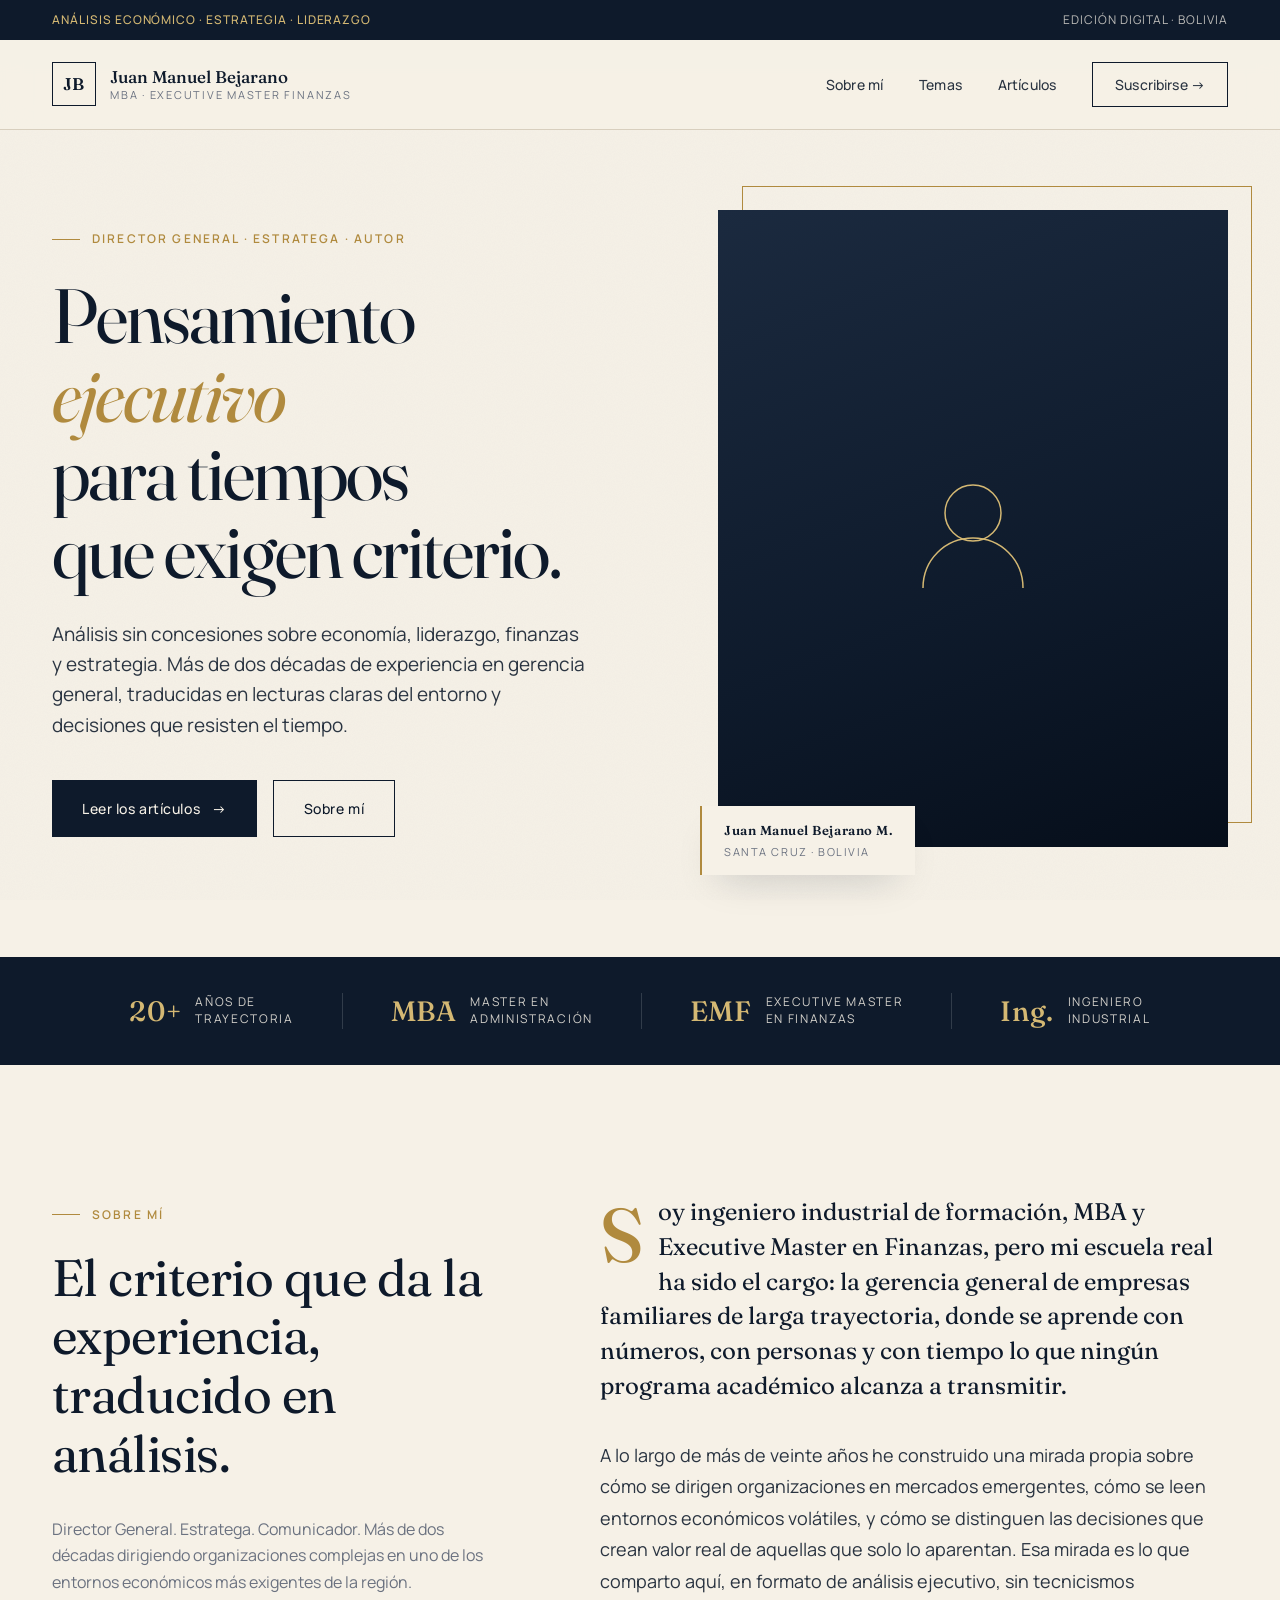
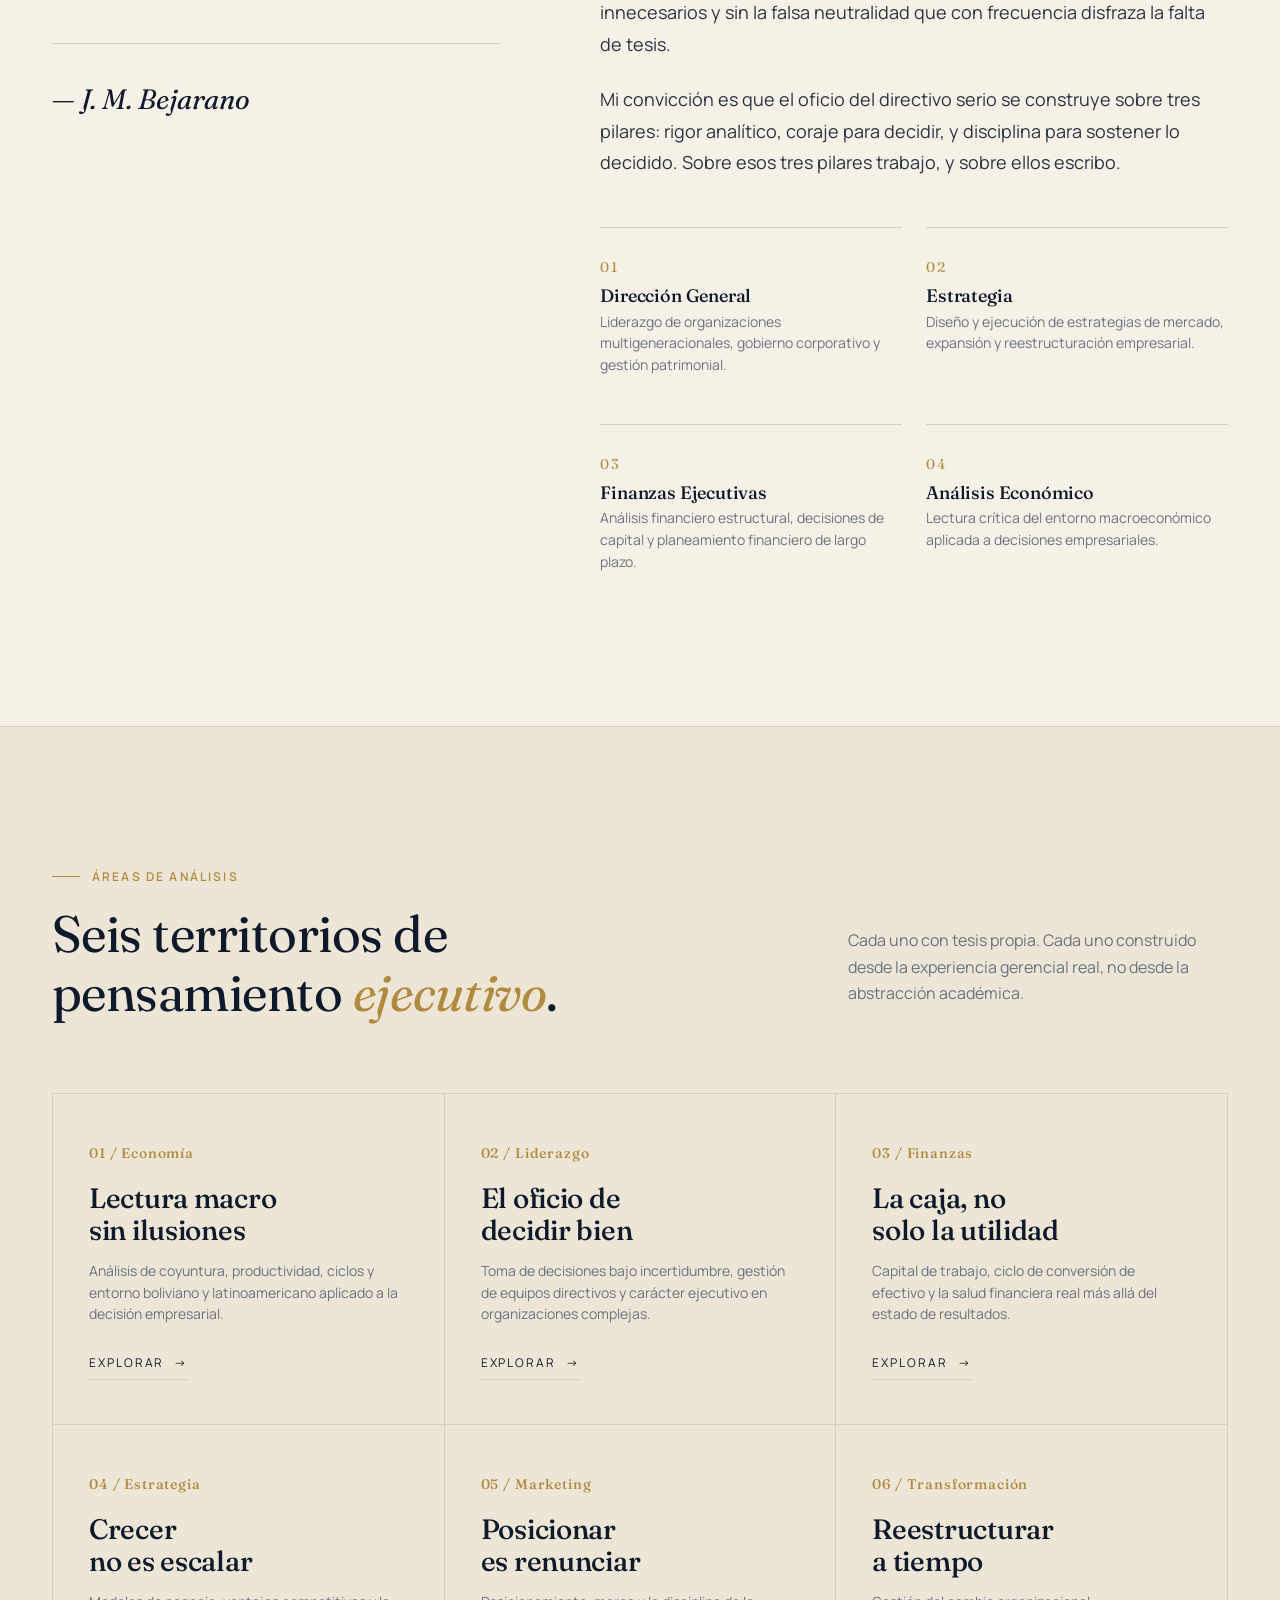
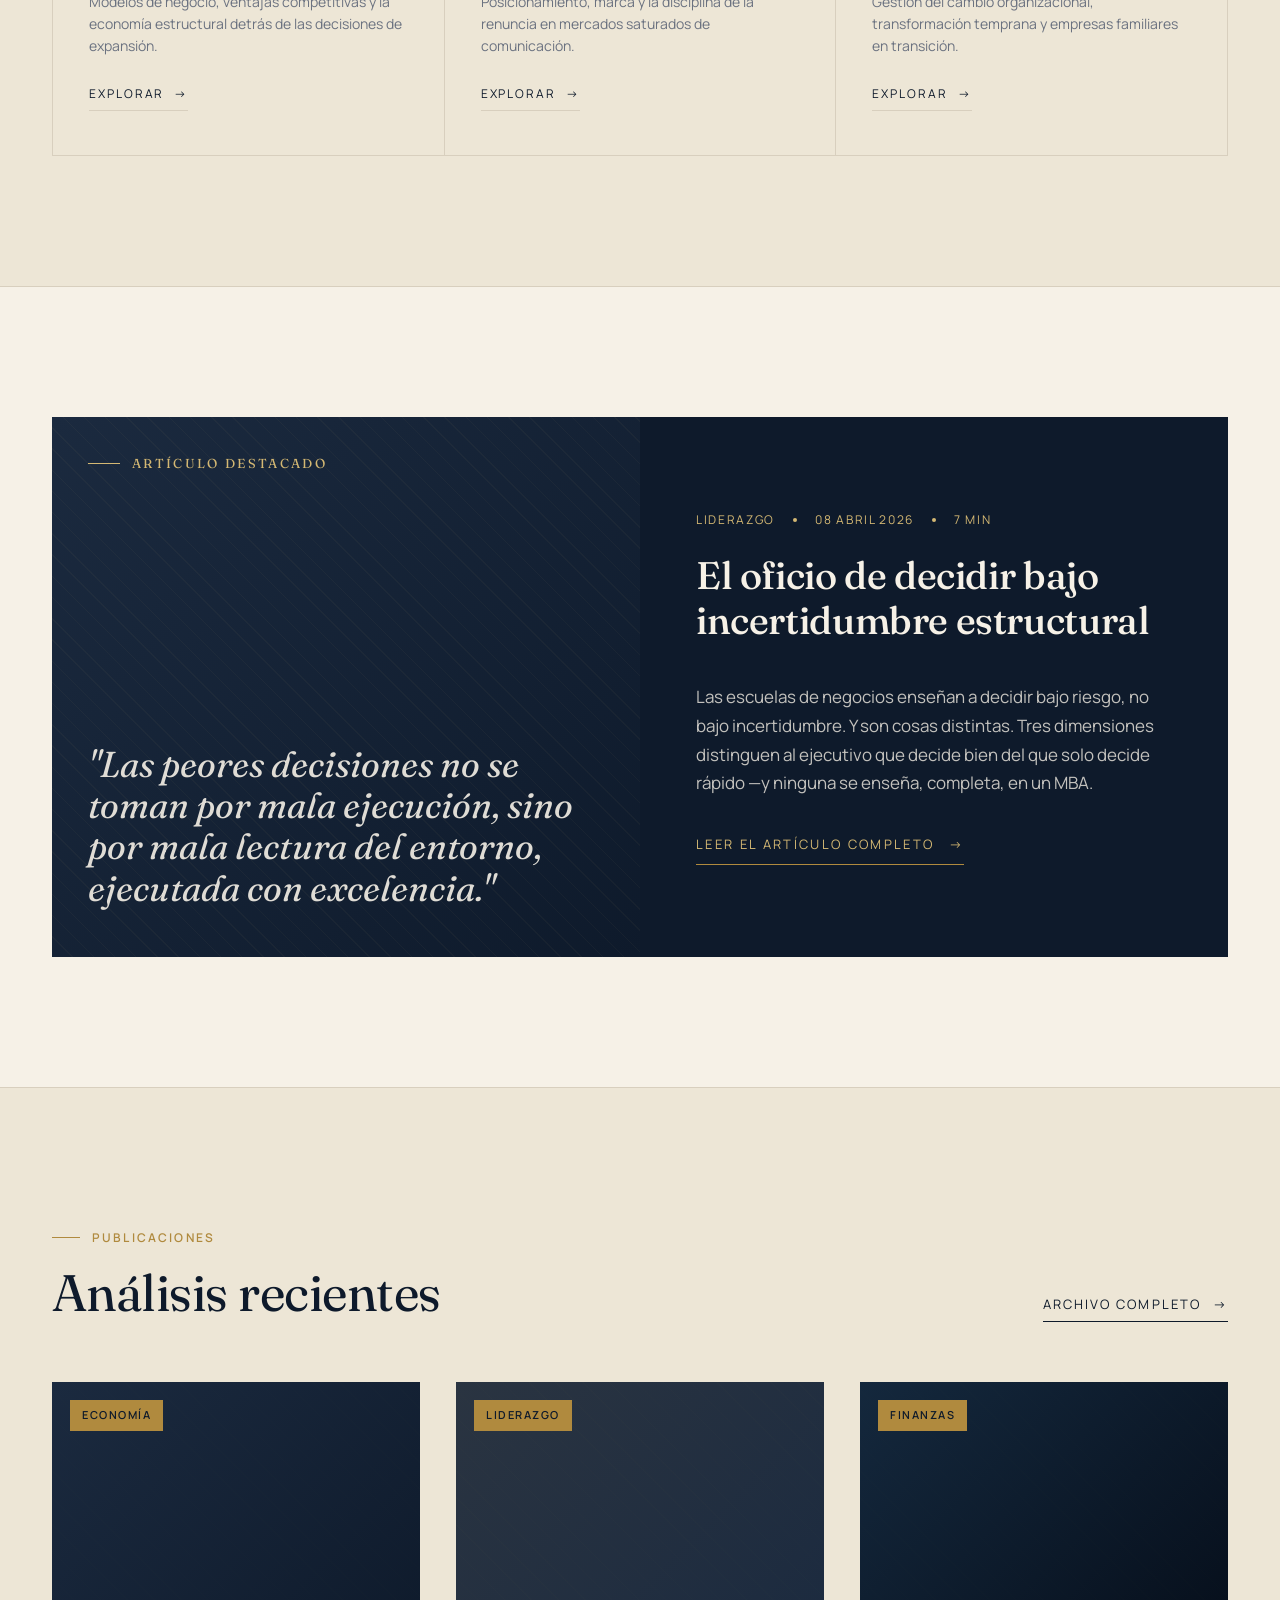
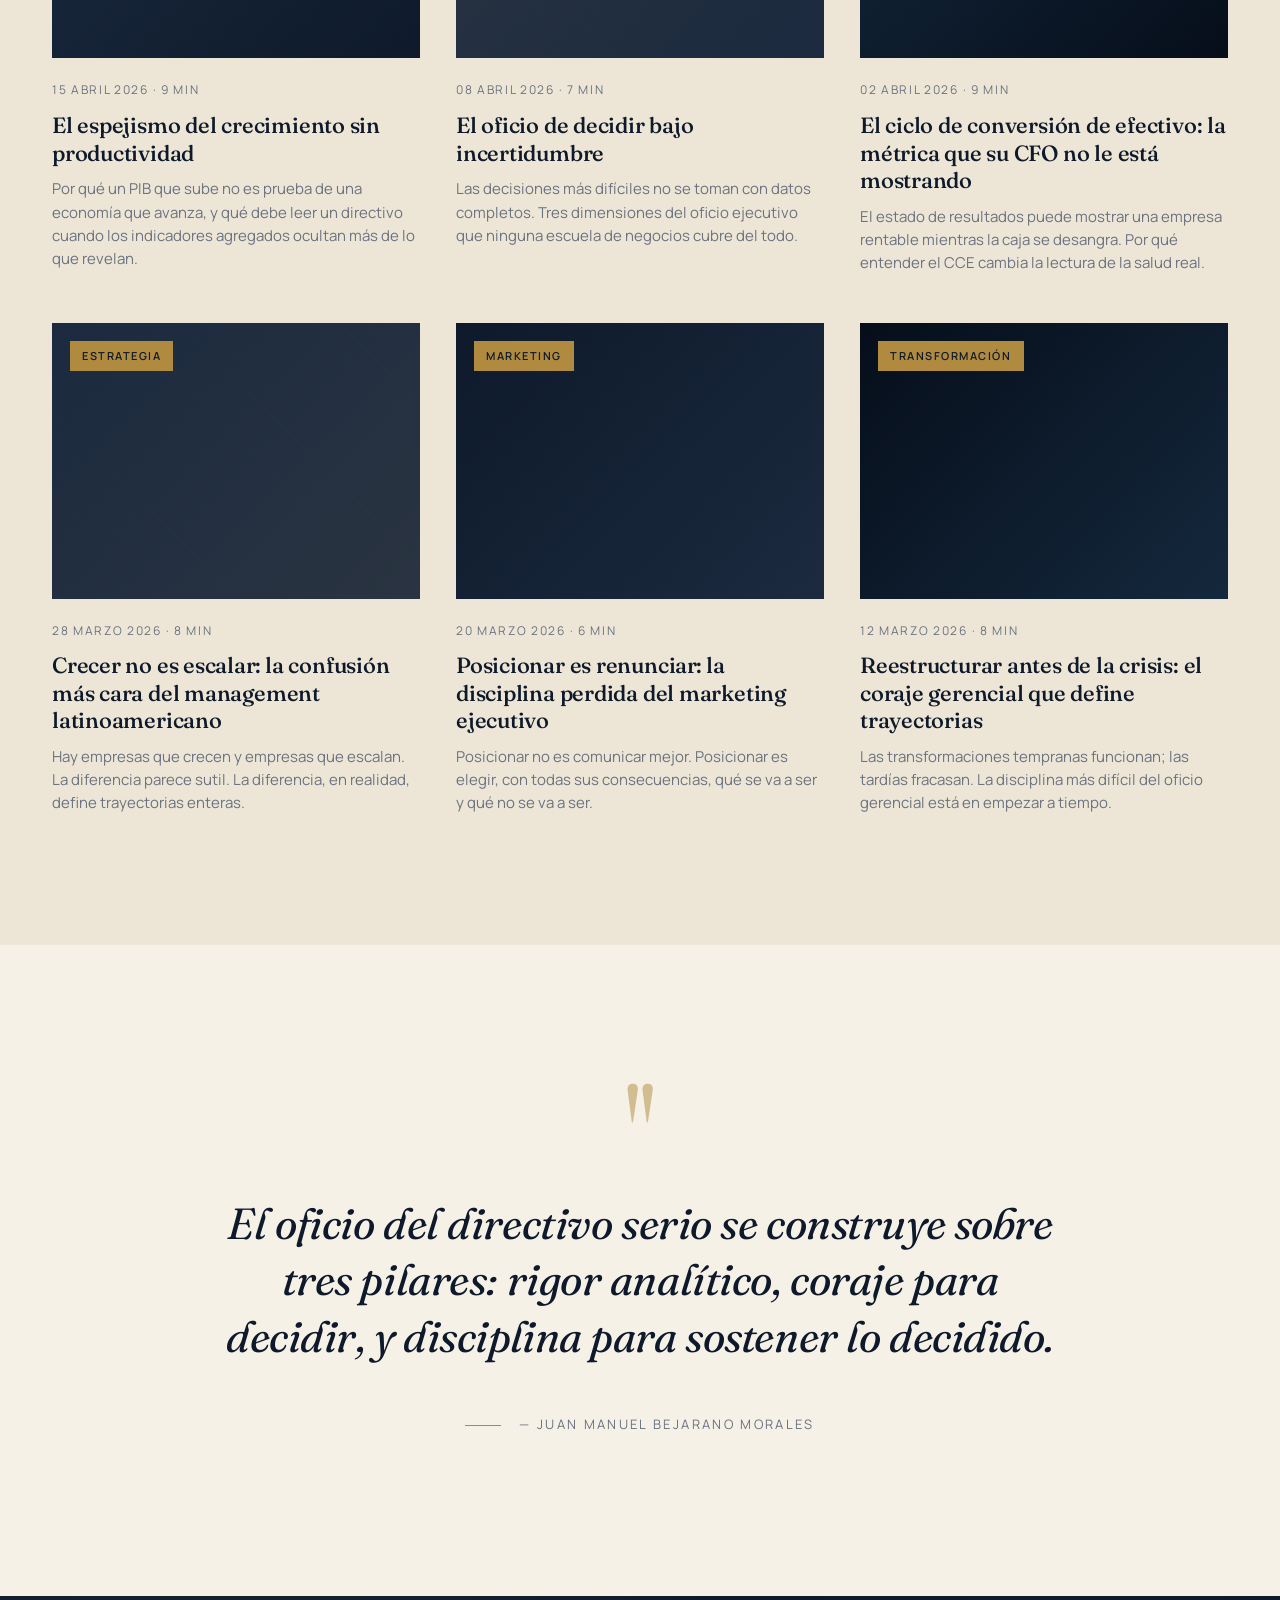
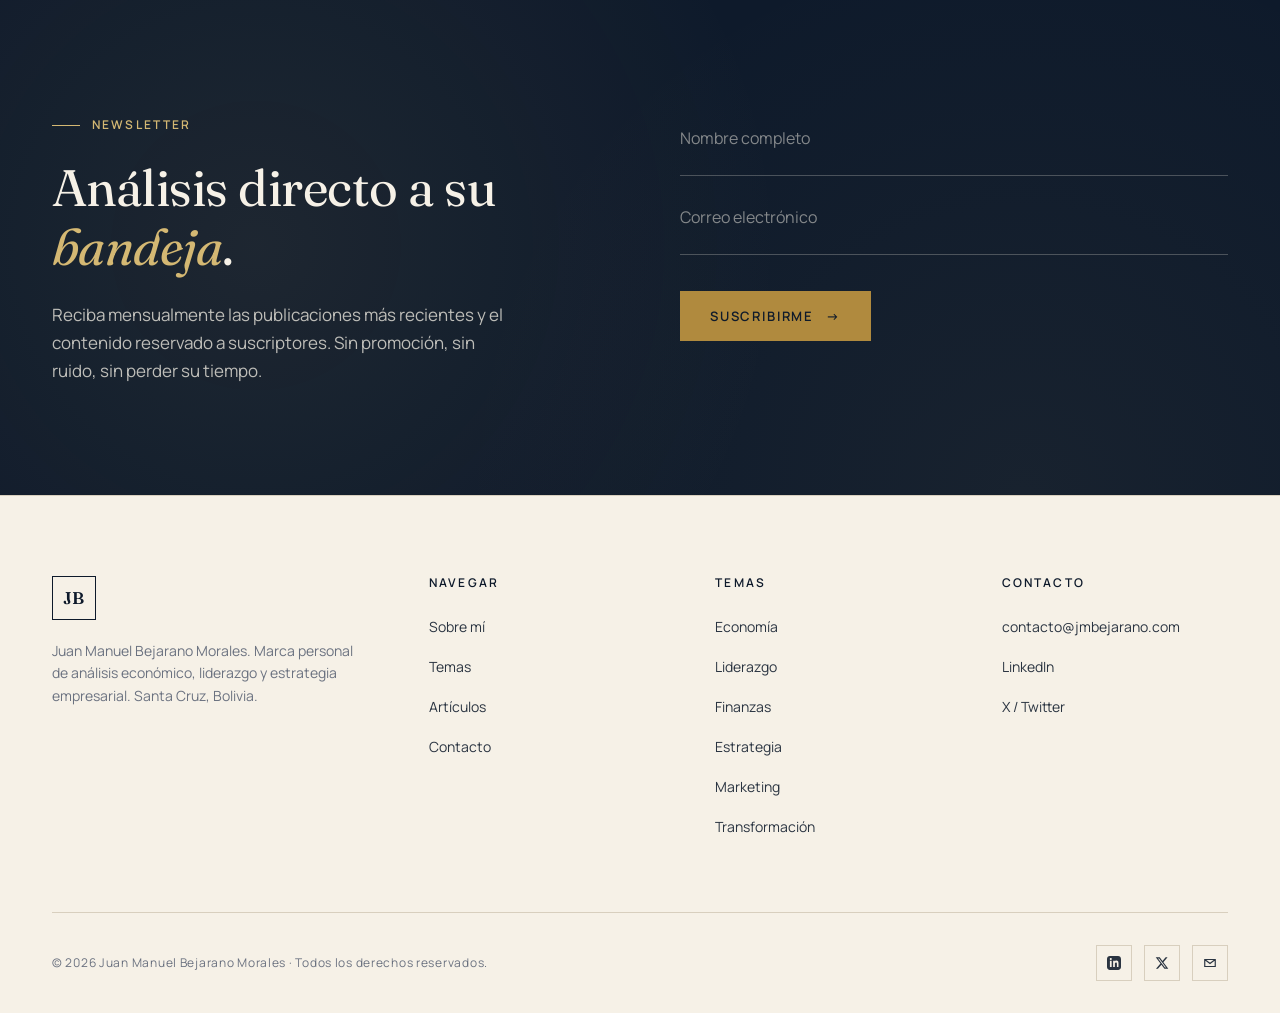
==== index.html @ 96d4ecec "Add files via upload  Versión inicial del sitio" ====
<!DOCTYPE html>
<html lang="es">
<head>
  <meta charset="UTF-8" />
  <meta name="viewport" content="width=device-width, initial-scale=1.0" />
  <title>Juan Manuel Bejarano Morales — Director General · MBA · Análisis Económico y Estratégico</title>
  <meta name="description" content="Análisis ejecutivo sobre economía, liderazgo, finanzas y estrategia empresarial. Juan Manuel Bejarano Morales — Ingeniero industrial, MBA, Executive Master en Finanzas. Más de 20 años de experiencia en gerencia general y dirección estratégica." />
  <meta name="author" content="Juan Manuel Bejarano Morales" />

  <link rel="preconnect" href="https://fonts.googleapis.com" />
  <link rel="preconnect" href="https://fonts.gstatic.com" crossorigin />
  <link href="https://fonts.googleapis.com/css2?family=Fraunces:opsz,wght@9..144,400;9..144,500;9..144,600;9..144,700&family=Manrope:wght@300;400;500;600;700&display=swap" rel="stylesheet" />
  <link rel="stylesheet" href="assets/style.css" />
</head>
<body>

<!-- TOPBAR -->
<div class="topbar">
  <div class="container">
    <span class="tagline">Análisis Económico · Estrategia · Liderazgo</span>
    <span class="meta">Edición digital · Bolivia</span>
  </div>
</div>

<!-- HEADER -->
<header class="site">
  <div class="inner">
    <a href="#inicio" class="brand">
      <div class="brand-mark">JB</div>
      <div class="brand-text">
        <span class="brand-name">Juan Manuel Bejarano</span>
        <span class="brand-role">MBA · Executive Master Finanzas</span>
      </div>
    </a>
    <nav class="primary" id="navMenu">
      <a href="#sobre-mi">Sobre mí</a>
      <a href="#temas">Temas</a>
      <a href="#articulos">Artículos</a>
      <a href="#contacto" class="nav-cta">Suscribirse →</a>
    </nav>
    <button class="nav-toggle" id="navToggle" aria-label="Abrir menú">
      <span></span><span></span><span></span>
    </button>
  </div>
</header>

<!-- HERO -->
<section class="hero" id="inicio">
  <div class="container">
    <div class="hero-grid">
      <div class="hero-text reveal">
        <span class="eyebrow">Director General · Estratega · Autor</span>
        <h1>
          Pensamiento <em>ejecutivo</em><br />
          para tiempos<br />
          que exigen criterio.
        </h1>
        <p class="hero-lead">
          Análisis sin concesiones sobre economía, liderazgo, finanzas y estrategia. Más de dos décadas de experiencia en gerencia general, traducidas en lecturas claras del entorno y decisiones que resisten el tiempo.
        </p>
        <div class="hero-actions">
          <a href="#articulos" class="btn btn-primary">
            Leer los artículos <span class="arrow">→</span>
          </a>
          <a href="#sobre-mi" class="btn btn-ghost">
            Sobre mí
          </a>
        </div>
      </div>
      <div class="hero-portrait reveal">
        <div class="portrait-frame">
          <!-- COLOCAR AQUÍ LA FOTOGRAFÍA PROFESIONAL: archivo en /img/perfil.jpg -->
          <img src="img/perfil.jpg" alt="Juan Manuel Bejarano Morales" onerror="this.style.display='none'; this.nextElementSibling.style.display='grid';" />
          <div class="placeholder" style="display:none;">
            <svg width="160" height="160" viewBox="0 0 160 160" xmlns="http://www.w3.org/2000/svg" fill="none">
              <circle cx="80" cy="65" r="28" stroke="currentColor" stroke-width="1.5" />
              <path d="M30 140c0-28 22-50 50-50s50 22 50 50" stroke="currentColor" stroke-width="1.5" />
            </svg>
          </div>
        </div>
        <div class="portrait-caption">
          <div class="name">Juan Manuel Bejarano M.</div>
          <div class="where">Santa Cruz · Bolivia</div>
        </div>
      </div>
    </div>
  </div>
</section>

<!-- CREDENCIALES -->
<section class="credentials">
  <div class="container">
    <div class="row">
      <div class="credential">
        <span class="num">20+</span>
        <span class="label">Años de<br />trayectoria</span>
      </div>
      <span class="credential-divider"></span>
      <div class="credential">
        <span class="num">MBA</span>
        <span class="label">Master en<br />Administración</span>
      </div>
      <span class="credential-divider"></span>
      <div class="credential">
        <span class="num">EMF</span>
        <span class="label">Executive Master<br />en Finanzas</span>
      </div>
      <span class="credential-divider"></span>
      <div class="credential">
        <span class="num">Ing.</span>
        <span class="label">Ingeniero<br />Industrial</span>
      </div>
    </div>
  </div>
</section>

<!-- SOBRE MÍ -->
<section class="about" id="sobre-mi">
  <div class="container">
    <div class="about-grid">
      <div class="about-side reveal">
        <span class="eyebrow">Sobre mí</span>
        <h2>El criterio que da la experiencia, traducido en análisis.</h2>
        <p style="color: var(--muted); font-size: 16px;">
          Director General. Estratega. Comunicador. Más de dos décadas dirigiendo organizaciones complejas en uno de los entornos económicos más exigentes de la región.
        </p>
        <div class="signature">— J. M. Bejarano</div>
      </div>
      <div class="about-content reveal">
        <p class="lead">
          Soy ingeniero industrial de formación, MBA y Executive Master en Finanzas, pero mi escuela real ha sido el cargo: la gerencia general de empresas familiares de larga trayectoria, donde se aprende con números, con personas y con tiempo lo que ningún programa académico alcanza a transmitir.
        </p>
        <p>
          A lo largo de más de veinte años he construido una mirada propia sobre cómo se dirigen organizaciones en mercados emergentes, cómo se leen entornos económicos volátiles, y cómo se distinguen las decisiones que crean valor real de aquellas que solo lo aparentan. Esa mirada es lo que comparto aquí, en formato de análisis ejecutivo, sin tecnicismos innecesarios y sin la falsa neutralidad que con frecuencia disfraza la falta de tesis.
        </p>
        <p>
          Mi convicción es que el oficio del directivo serio se construye sobre tres pilares: rigor analítico, coraje para decidir, y disciplina para sostener lo decidido. Sobre esos tres pilares trabajo, y sobre ellos escribo.
        </p>

        <div class="expertise-grid">
          <div class="expertise-item">
            <span class="e-num">01</span>
            <h4>Dirección General</h4>
            <p>Liderazgo de organizaciones multigeneracionales, gobierno corporativo y gestión patrimonial.</p>
          </div>
          <div class="expertise-item">
            <span class="e-num">02</span>
            <h4>Estrategia</h4>
            <p>Diseño y ejecución de estrategias de mercado, expansión y reestructuración empresarial.</p>
          </div>
          <div class="expertise-item">
            <span class="e-num">03</span>
            <h4>Finanzas Ejecutivas</h4>
            <p>Análisis financiero estructural, decisiones de capital y planeamiento financiero de largo plazo.</p>
          </div>
          <div class="expertise-item">
            <span class="e-num">04</span>
            <h4>Análisis Económico</h4>
            <p>Lectura crítica del entorno macroeconómico aplicada a decisiones empresariales.</p>
          </div>
        </div>
      </div>
    </div>
  </div>
</section>

<!-- TEMAS -->
<section class="topics" id="temas">
  <div class="container">
    <div class="topics-header reveal">
      <div>
        <span class="eyebrow">Áreas de análisis</span>
        <h2>Seis territorios de pensamiento <em>ejecutivo</em>.</h2>
      </div>
      <p class="desc">
        Cada uno con tesis propia. Cada uno construido desde la experiencia gerencial real, no desde la abstracción académica.
      </p>
    </div>

    <div class="topics-grid">
      <a href="articulos/espejismo-crecimiento-bolivia.html" class="topic">
        <div>
          <span class="t-num">01 / Economía</span>
          <h3>Lectura macro<br />sin ilusiones</h3>
          <p class="t-desc">Análisis de coyuntura, productividad, ciclos y entorno boliviano y latinoamericano aplicado a la decisión empresarial.</p>
        </div>
        <span class="t-link">Explorar <span>→</span></span>
      </a>
      <a href="articulos/oficio-decidir-incertidumbre.html" class="topic">
        <div>
          <span class="t-num">02 / Liderazgo</span>
          <h3>El oficio de<br />decidir bien</h3>
          <p class="t-desc">Toma de decisiones bajo incertidumbre, gestión de equipos directivos y carácter ejecutivo en organizaciones complejas.</p>
        </div>
        <span class="t-link">Explorar <span>→</span></span>
      </a>
      <a href="articulos/ciclo-conversion-efectivo.html" class="topic">
        <div>
          <span class="t-num">03 / Finanzas</span>
          <h3>La caja, no<br />solo la utilidad</h3>
          <p class="t-desc">Capital de trabajo, ciclo de conversión de efectivo y la salud financiera real más allá del estado de resultados.</p>
        </div>
        <span class="t-link">Explorar <span>→</span></span>
      </a>
      <a href="articulos/crecer-no-es-escalar.html" class="topic">
        <div>
          <span class="t-num">04 / Estrategia</span>
          <h3>Crecer<br />no es escalar</h3>
          <p class="t-desc">Modelos de negocio, ventajas competitivas y la economía estructural detrás de las decisiones de expansión.</p>
        </div>
        <span class="t-link">Explorar <span>→</span></span>
      </a>
      <a href="articulos/posicionar-es-renunciar.html" class="topic">
        <div>
          <span class="t-num">05 / Marketing</span>
          <h3>Posicionar<br />es renunciar</h3>
          <p class="t-desc">Posicionamiento, marca y la disciplina de la renuncia en mercados saturados de comunicación.</p>
        </div>
        <span class="t-link">Explorar <span>→</span></span>
      </a>
      <a href="articulos/reestructurar-antes-crisis.html" class="topic">
        <div>
          <span class="t-num">06 / Transformación</span>
          <h3>Reestructurar<br />a tiempo</h3>
          <p class="t-desc">Gestión del cambio organizacional, transformación temprana y empresas familiares en transición.</p>
        </div>
        <span class="t-link">Explorar <span>→</span></span>
      </a>
    </div>
  </div>
</section>

<!-- DESTACADO -->
<section class="featured">
  <div class="container">
    <div class="featured-card reveal">
      <div class="featured-image">
        <span class="featured-mark">Artículo destacado</span>
        <p class="big-quote">
          "Las peores decisiones no se toman por mala ejecución, sino por mala lectura del entorno, ejecutada con excelencia."
        </p>
      </div>
      <div class="featured-body">
        <div class="featured-meta">
          <span>Liderazgo</span>
          <span class="dot"></span>
          <span>08 abril 2026</span>
          <span class="dot"></span>
          <span>7 min</span>
        </div>
        <h2>El oficio de decidir bajo incertidumbre estructural</h2>
        <p>
          Las escuelas de negocios enseñan a decidir bajo riesgo, no bajo incertidumbre. Y son cosas distintas. Tres dimensiones distinguen al ejecutivo que decide bien del que solo decide rápido —y ninguna se enseña, completa, en un MBA.
        </p>
        <a href="articulos/oficio-decidir-incertidumbre.html" class="read">
          Leer el artículo completo <span>→</span>
        </a>
      </div>
    </div>
  </div>
</section>

<!-- ARTÍCULOS GRID -->
<section class="articles" id="articulos">
  <div class="container">
    <div class="articles-header reveal">
      <div>
        <span class="eyebrow">Publicaciones</span>
        <h2>Análisis recientes</h2>
      </div>
      <a href="#" class="articles-link">Archivo completo <span>→</span></a>
    </div>

    <div class="articles-grid">
      <a href="articulos/espejismo-crecimiento-bolivia.html" class="article-card reveal">
        <div class="article-img v1">
          <span class="a-cat">Economía</span>
        </div>
        <div class="article-meta">15 abril 2026 · 9 min</div>
        <h3>El espejismo del crecimiento sin productividad</h3>
        <p>Por qué un PIB que sube no es prueba de una economía que avanza, y qué debe leer un directivo cuando los indicadores agregados ocultan más de lo que revelan.</p>
      </a>
      <a href="articulos/oficio-decidir-incertidumbre.html" class="article-card reveal">
        <div class="article-img v2">
          <span class="a-cat">Liderazgo</span>
        </div>
        <div class="article-meta">08 abril 2026 · 7 min</div>
        <h3>El oficio de decidir bajo incertidumbre</h3>
        <p>Las decisiones más difíciles no se toman con datos completos. Tres dimensiones del oficio ejecutivo que ninguna escuela de negocios cubre del todo.</p>
      </a>
      <a href="articulos/ciclo-conversion-efectivo.html" class="article-card reveal">
        <div class="article-img v3">
          <span class="a-cat">Finanzas</span>
        </div>
        <div class="article-meta">02 abril 2026 · 9 min</div>
        <h3>El ciclo de conversión de efectivo: la métrica que su CFO no le está mostrando</h3>
        <p>El estado de resultados puede mostrar una empresa rentable mientras la caja se desangra. Por qué entender el CCE cambia la lectura de la salud real.</p>
      </a>
      <a href="articulos/crecer-no-es-escalar.html" class="article-card reveal">
        <div class="article-img v4">
          <span class="a-cat">Estrategia</span>
        </div>
        <div class="article-meta">28 marzo 2026 · 8 min</div>
        <h3>Crecer no es escalar: la confusión más cara del management latinoamericano</h3>
        <p>Hay empresas que crecen y empresas que escalan. La diferencia parece sutil. La diferencia, en realidad, define trayectorias enteras.</p>
      </a>
      <a href="articulos/posicionar-es-renunciar.html" class="article-card reveal">
        <div class="article-img v5">
          <span class="a-cat">Marketing</span>
        </div>
        <div class="article-meta">20 marzo 2026 · 6 min</div>
        <h3>Posicionar es renunciar: la disciplina perdida del marketing ejecutivo</h3>
        <p>Posicionar no es comunicar mejor. Posicionar es elegir, con todas sus consecuencias, qué se va a ser y qué no se va a ser.</p>
      </a>
      <a href="articulos/reestructurar-antes-crisis.html" class="article-card reveal">
        <div class="article-img v6">
          <span class="a-cat">Transformación</span>
        </div>
        <div class="article-meta">12 marzo 2026 · 8 min</div>
        <h3>Reestructurar antes de la crisis: el coraje gerencial que define trayectorias</h3>
        <p>Las transformaciones tempranas funcionan; las tardías fracasan. La disciplina más difícil del oficio gerencial está en empezar a tiempo.</p>
      </a>
    </div>
  </div>
</section>

<!-- CITA -->
<section class="quote">
  <div class="quote-inner reveal">
    <div class="quote-mark">"</div>
    <blockquote>
      El oficio del directivo serio se construye sobre tres pilares: rigor analítico, coraje para decidir, y disciplina para sostener lo decidido.
    </blockquote>
    <div class="quote-cite">— Juan Manuel Bejarano Morales</div>
  </div>
</section>

<!-- NEWSLETTER -->
<section class="newsletter" id="contacto">
  <div class="container">
    <div class="newsletter-grid">
      <div class="reveal">
        <span class="eyebrow">Newsletter</span>
        <h2>Análisis directo a su <em>bandeja</em>.</h2>
        <p>Reciba mensualmente las publicaciones más recientes y el contenido reservado a suscriptores. Sin promoción, sin ruido, sin perder su tiempo.</p>
      </div>
      <form class="nl-form reveal" id="nlForm" onsubmit="event.preventDefault(); document.getElementById('nlStatus').textContent = '✓ Suscripción registrada. Pronto recibirá su confirmación.';">
        <div class="field">
          <input type="text" placeholder="Nombre completo" required />
        </div>
        <div class="field">
          <input type="email" placeholder="Correo electrónico" required />
        </div>
        <button type="submit">Suscribirme <span>→</span></button>
        <div id="nlStatus" class="nl-status"></div>
      </form>
    </div>
  </div>
</section>

<!-- FOOTER -->
<footer class="site">
  <div class="container">
    <div class="footer-grid">
      <div class="footer-brand">
        <div class="brand-mark">JB</div>
        <p>Juan Manuel Bejarano Morales. Marca personal de análisis económico, liderazgo y estrategia empresarial. Santa Cruz, Bolivia.</p>
      </div>
      <div class="footer-col">
        <h4>Navegar</h4>
        <ul>
          <li><a href="#sobre-mi">Sobre mí</a></li>
          <li><a href="#temas">Temas</a></li>
          <li><a href="#articulos">Artículos</a></li>
          <li><a href="#contacto">Contacto</a></li>
        </ul>
      </div>
      <div class="footer-col">
        <h4>Temas</h4>
        <ul>
          <li><a href="articulos/espejismo-crecimiento-bolivia.html">Economía</a></li>
          <li><a href="articulos/oficio-decidir-incertidumbre.html">Liderazgo</a></li>
          <li><a href="articulos/ciclo-conversion-efectivo.html">Finanzas</a></li>
          <li><a href="articulos/crecer-no-es-escalar.html">Estrategia</a></li>
          <li><a href="articulos/posicionar-es-renunciar.html">Marketing</a></li>
          <li><a href="articulos/reestructurar-antes-crisis.html">Transformación</a></li>
        </ul>
      </div>
      <div class="footer-col">
        <h4>Contacto</h4>
        <ul>
          <li><a href="mailto:contacto@jmbejarano.com">contacto@jmbejarano.com</a></li>
          <li><a href="#">LinkedIn</a></li>
          <li><a href="#">X / Twitter</a></li>
        </ul>
      </div>
    </div>
    <div class="footer-bottom">
      <span>© 2026 Juan Manuel Bejarano Morales · Todos los derechos reservados.</span>
      <div class="socials">
        <a href="#" aria-label="LinkedIn">
          <svg width="14" height="14" viewBox="0 0 24 24" fill="currentColor"><path d="M19 0h-14C2.2 0 0 2.2 0 5v14c0 2.8 2.2 5 5 5h14c2.8 0 5-2.2 5-5V5c0-2.8-2.2-5-5-5zM8 19H5V8h3v11zM6.5 6.7c-1 0-1.7-.8-1.7-1.7s.8-1.7 1.7-1.7c1 0 1.7.8 1.7 1.7.1.9-.7 1.7-1.7 1.7zM20 19h-3v-5.6c0-1.4-.5-2.3-1.7-2.3-.9 0-1.5.6-1.7 1.2-.1.2-.1.5-.1.8V19h-3V8h3v1.3c.4-.6 1.1-1.5 2.7-1.5 2 0 3.5 1.3 3.5 4V19z"/></svg>
        </a>
        <a href="#" aria-label="X">
          <svg width="14" height="14" viewBox="0 0 24 24" fill="currentColor"><path d="M18.244 2.25h3.308l-7.227 8.26 8.502 11.24H16.17l-5.214-6.817L4.99 21.75H1.68l7.73-8.835L1.254 2.25H8.08l4.713 6.231zm-1.161 17.52h1.833L7.084 4.126H5.117z"/></svg>
        </a>
        <a href="mailto:contacto@jmbejarano.com" aria-label="Email">
          <svg width="14" height="14" viewBox="0 0 24 24" fill="none" stroke="currentColor" stroke-width="2"><path d="M3 6l9 7 9-7M3 6h18v12H3z"/></svg>
        </a>
      </div>
    </div>
  </div>
</footer>

<script>
  // Menú móvil
  const navToggle = document.getElementById('navToggle');
  const navMenu = document.getElementById('navMenu');
  navToggle.addEventListener('click', () => {
    navToggle.classList.toggle('active');
    navMenu.classList.toggle('open');
  });
  navMenu.querySelectorAll('a').forEach(link => {
    link.addEventListener('click', () => {
      navToggle.classList.remove('active');
      navMenu.classList.remove('open');
    });
  });

  // Animaciones de aparición al hacer scroll
  const observer = new IntersectionObserver((entries) => {
    entries.forEach(entry => {
      if (entry.isIntersecting) {
        entry.target.classList.add('in');
        observer.unobserve(entry.target);
      }
    });
  }, { threshold: 0.15, rootMargin: '0px 0px -40px 0px' });
  document.querySelectorAll('.reveal').forEach(el => observer.observe(el));
</script>

</body>
</html>
---- assets/style.css ----
/* =============================================================================
   SISTEMA DE DISEÑO  —  Variables editables
   ----------------------------------------------------------------------------
   Todas las decisiones de color y tipografía viven aquí. Cambia un valor
   y se actualiza en TODO el sitio.
   ============================================================================= */
:root {
  /* Paleta sobria, ejecutiva y editorial */
  --ink:        #0E1A2B;   /* Azul tinta — texto y bloques oscuros */
  --ink-soft:   #1B2A3F;
  --paper:      #F6F1E7;   /* Crema cálido — fondo principal */
  --paper-deep: #EDE6D6;
  --gold:       #B08A3E;   /* Dorado envejecido — acento principal */
  --gold-soft:  #D4B873;
  --text:       #2A3441;
  --muted:      #6B7280;
  --rule:       #D8CFBE;
  --white:      #FFFFFF;

  --font-display: 'Fraunces', 'Georgia', serif;
  --font-body:    'Manrope', system-ui, sans-serif;

  --container: 1240px;
  --container-narrow: 880px;
  --container-reading: 720px;

  --ease: cubic-bezier(.2, .7, .2, 1);
}

/* =============================================================================
   RESET Y BASE
   ============================================================================= */
*, *::before, *::after { box-sizing: border-box; }
html { scroll-behavior: smooth; }
body {
  margin: 0;
  font-family: var(--font-body);
  font-weight: 400;
  font-size: 17px;
  line-height: 1.65;
  color: var(--text);
  background: var(--paper);
  -webkit-font-smoothing: antialiased;
  text-rendering: optimizeLegibility;
  overflow-x: hidden;
}
body::before {
  content: '';
  position: fixed; inset: 0;
  pointer-events: none;
  z-index: 1;
  opacity: 0.4;
  background-image: url("data:image/svg+xml;utf8,<svg xmlns='http://www.w3.org/2000/svg' width='200' height='200'><filter id='n'><feTurbulence type='fractalNoise' baseFrequency='0.9' numOctaves='2' stitchTiles='stitch'/><feColorMatrix values='0 0 0 0 0.05 0 0 0 0 0.10 0 0 0 0 0.16 0 0 0 0.06 0'/></filter><rect width='100%25' height='100%25' filter='url(%23n)'/></svg>");
}
img { max-width: 100%; display: block; }
a { color: inherit; text-decoration: none; }

h1, h2, h3, h4 {
  font-family: var(--font-display);
  font-weight: 500;
  color: var(--ink);
  letter-spacing: -0.01em;
  line-height: 1.15;
  margin: 0;
}

.container         { max-width: var(--container);         margin: 0 auto; padding: 0 32px; position: relative; z-index: 2; }
.container-narrow  { max-width: var(--container-narrow);  margin: 0 auto; padding: 0 32px; position: relative; z-index: 2; }
.container-reading { max-width: var(--container-reading); margin: 0 auto; padding: 0 32px; position: relative; z-index: 2; }

.eyebrow {
  font-family: var(--font-body);
  font-size: 12px;
  font-weight: 600;
  letter-spacing: 0.18em;
  text-transform: uppercase;
  color: var(--gold);
  display: inline-flex;
  align-items: center;
  gap: 12px;
}
.eyebrow::before { content: ''; width: 28px; height: 1px; background: var(--gold); }

/* =============================================================================
   TOPBAR
   ============================================================================= */
.topbar {
  background: var(--ink);
  color: var(--paper);
  font-size: 12px;
  letter-spacing: 0.08em;
  text-transform: uppercase;
  padding: 10px 0;
  position: relative;
  z-index: 50;
}
.topbar .container { display: flex; justify-content: space-between; align-items: center; gap: 24px; }
.topbar .tagline { color: var(--gold-soft); font-weight: 500; }
.topbar .meta { opacity: 0.75; font-weight: 400; }

/* =============================================================================
   HEADER / NAVEGACIÓN
   ============================================================================= */
header.site {
  position: sticky;
  top: 0;
  z-index: 100;
  background: rgba(246, 241, 231, 0.92);
  backdrop-filter: blur(14px);
  -webkit-backdrop-filter: blur(14px);
  border-bottom: 1px solid var(--rule);
}
header.site .inner {
  display: flex;
  align-items: center;
  justify-content: space-between;
  padding: 22px 32px;
  max-width: var(--container);
  margin: 0 auto;
}
.brand { display: flex; align-items: center; gap: 14px; }
.brand-mark {
  width: 44px; height: 44px;
  border: 1.5px solid var(--ink);
  display: grid; place-items: center;
  font-family: var(--font-display);
  font-weight: 600; font-size: 17px;
  color: var(--ink);
  letter-spacing: 0.02em;
  transition: all 0.3s var(--ease);
}
.brand:hover .brand-mark { background: var(--ink); color: var(--gold-soft); }
.brand-text { display: flex; flex-direction: column; line-height: 1.1; }
.brand-name { font-family: var(--font-display); font-weight: 500; font-size: 17px; color: var(--ink); }
.brand-role { font-size: 11px; letter-spacing: 0.16em; text-transform: uppercase; color: var(--muted); margin-top: 2px; }

nav.primary { display: flex; align-items: center; gap: 36px; }
nav.primary a {
  font-size: 14px; font-weight: 500;
  color: var(--text); letter-spacing: 0.01em;
  position: relative;
  transition: color 0.2s var(--ease);
}
nav.primary a::after {
  content: '';
  position: absolute; left: 0; bottom: -6px;
  height: 1px; width: 0;
  background: var(--gold);
  transition: width 0.3s var(--ease);
}
nav.primary a:hover { color: var(--ink); }
nav.primary a:hover::after { width: 100%; }
.nav-cta {
  padding: 10px 22px;
  border: 1px solid var(--ink);
  font-size: 13px; font-weight: 500;
  letter-spacing: 0.04em;
  transition: all 0.3s var(--ease);
}
.nav-cta:hover { background: var(--ink); color: var(--paper) !important; }
.nav-cta::after { display: none !important; }

.nav-toggle {
  display: none;
  width: 40px; height: 40px;
  border: 1px solid var(--ink);
  background: transparent; cursor: pointer; position: relative;
}
.nav-toggle span {
  position: absolute; left: 50%; top: 50%;
  width: 18px; height: 1.5px;
  background: var(--ink);
  transform: translate(-50%, -50%);
  transition: 0.3s var(--ease);
}
.nav-toggle span:first-child { transform: translate(-50%, calc(-50% - 5px)); }
.nav-toggle span:last-child  { transform: translate(-50%, calc(-50% + 5px)); }
.nav-toggle.active span:first-child  { transform: translate(-50%, -50%) rotate(45deg); }
.nav-toggle.active span:nth-child(2) { opacity: 0; }
.nav-toggle.active span:last-child   { transform: translate(-50%, -50%) rotate(-45deg); }

/* =============================================================================
   HERO
   ============================================================================= */
.hero { padding: 80px 0 110px; position: relative; }
.hero-grid { display: grid; grid-template-columns: 1.15fr 1fr; gap: 80px; align-items: center; }
.hero-text { position: relative; }
.hero-text .eyebrow { margin-bottom: 28px; }
.hero h1 {
  font-size: clamp(46px, 6vw, 92px);
  font-weight: 400;
  letter-spacing: -0.025em;
  line-height: 1.02;
  margin-bottom: 28px;
  font-variation-settings: "opsz" 144;
}
.hero h1 em { font-style: italic; font-weight: 400; color: var(--gold); }
.hero-lead { font-size: 19px; line-height: 1.6; color: var(--text); max-width: 540px; margin-bottom: 40px; }
.hero-actions { display: flex; gap: 16px; flex-wrap: wrap; }

.btn {
  display: inline-flex; align-items: center; gap: 12px;
  padding: 16px 30px;
  font-size: 14px; font-weight: 500;
  letter-spacing: 0.04em;
  transition: all 0.3s var(--ease);
  cursor: pointer; border: none;
  font-family: var(--font-body);
}
.btn-primary { background: var(--ink); color: var(--paper); }
.btn-primary:hover { background: var(--gold); color: var(--ink); transform: translateY(-2px); }
.btn-ghost { background: transparent; color: var(--ink); border: 1px solid var(--ink); }
.btn-ghost:hover { background: var(--ink); color: var(--paper); }
.btn .arrow { transition: transform 0.3s var(--ease); }
.btn:hover .arrow { transform: translateX(4px); }

.hero-portrait { position: relative; aspect-ratio: 4 / 5; }
.portrait-frame { position: absolute; inset: 0; background: var(--ink); overflow: hidden; }
.portrait-frame img,
.portrait-frame .placeholder { width: 100%; height: 100%; object-fit: cover; display: block; }
.hero-portrait::before {
  content: '';
  position: absolute; inset: -24px -24px 24px 24px;
  border: 1px solid var(--gold);
  z-index: -1;
}
.portrait-caption {
  position: absolute;
  left: -18px; bottom: -28px;
  background: var(--paper);
  padding: 14px 22px;
  border-left: 2px solid var(--gold);
  font-size: 13px;
  letter-spacing: 0.04em;
  box-shadow: 0 18px 40px -20px rgba(14, 26, 43, 0.25);
}
.portrait-caption .name  { font-family: var(--font-display); font-weight: 600; color: var(--ink); }
.portrait-caption .where { color: var(--muted); font-size: 11px; letter-spacing: 0.14em; text-transform: uppercase; margin-top: 2px; }
.placeholder {
  background: linear-gradient(160deg, #1B2A3F 0%, #0E1A2B 60%, #060E1A 100%);
  display: grid; place-items: center;
  color: var(--gold-soft);
}

/* =============================================================================
   CREDENCIALES
   ============================================================================= */
.credentials { background: var(--ink); color: var(--paper); padding: 36px 0; position: relative; }
.credentials .row { display: flex; flex-wrap: wrap; gap: 48px; align-items: center; justify-content: center; }
.credential { display: flex; align-items: center; gap: 14px; font-size: 14px; letter-spacing: 0.04em; }
.credential .num {
  font-family: var(--font-display);
  font-weight: 500; font-size: 28px;
  color: var(--gold-soft);
  line-height: 1;
}
.credential .label { font-size: 12px; letter-spacing: 0.14em; text-transform: uppercase; opacity: 0.85; line-height: 1.4; }
.credential-divider { width: 1px; height: 36px; background: rgba(255,255,255,0.15); }

/* =============================================================================
   SOBRE MÍ
   ============================================================================= */
.about { padding: 130px 0; position: relative; }
.about-grid { display: grid; grid-template-columns: 1fr 1.4fr; gap: 100px; align-items: start; }
.about-side { position: sticky; top: 120px; }
.about-side h2 {
  font-size: clamp(34px, 4vw, 56px);
  font-weight: 400;
  margin-top: 24px; margin-bottom: 32px;
}
.about-side .signature {
  font-family: var(--font-display);
  font-style: italic;
  font-size: 28px;
  color: var(--ink);
  margin-top: 48px;
  padding-top: 32px;
  border-top: 1px solid var(--rule);
}
.about-content p { font-size: 18px; line-height: 1.75; margin: 0 0 24px; }
.about-content p.lead {
  font-family: var(--font-display);
  font-size: 24px; line-height: 1.45;
  color: var(--ink);
  font-weight: 400;
  margin-bottom: 36px;
}
.about-content p.lead::first-letter {
  font-family: var(--font-display);
  font-size: 76px;
  float: left;
  line-height: 0.85;
  padding: 8px 14px 0 0;
  color: var(--gold);
  font-weight: 500;
}
.expertise-grid { display: grid; grid-template-columns: repeat(2, 1fr); gap: 24px; margin-top: 48px; }
.expertise-item { padding: 24px 0; border-top: 1px solid var(--rule); }
.expertise-item .e-num { font-family: var(--font-display); font-size: 14px; color: var(--gold); letter-spacing: 0.1em; }
.expertise-item h4 { font-size: 18px; font-weight: 500; margin: 6px 0 4px; }
.expertise-item p { font-size: 14px; color: var(--muted); margin: 0; line-height: 1.55; }

/* =============================================================================
   TOPICS
   ============================================================================= */
.topics {
  background: var(--paper-deep);
  padding: 130px 0;
  position: relative;
  border-top: 1px solid var(--rule);
  border-bottom: 1px solid var(--rule);
}
.topics-header {
  display: flex; justify-content: space-between; align-items: end;
  gap: 60px; margin-bottom: 70px; flex-wrap: wrap;
}
.topics-header h2 {
  font-size: clamp(34px, 4vw, 56px);
  font-weight: 400; max-width: 640px; margin-top: 18px;
}
.topics-header h2 em { font-style: italic; color: var(--gold); }
.topics-header .desc { max-width: 380px; color: var(--muted); font-size: 16px; }
.topics-grid {
  display: grid;
  grid-template-columns: repeat(3, 1fr);
  border-top: 1px solid var(--rule);
  border-left: 1px solid var(--rule);
}
.topic {
  border-right: 1px solid var(--rule);
  border-bottom: 1px solid var(--rule);
  padding: 44px 36px;
  background: var(--paper-deep);
  transition: background 0.4s var(--ease);
  min-height: 280px;
  display: flex; flex-direction: column; justify-content: space-between;
  cursor: pointer;
}
.topic:hover { background: var(--ink); color: var(--paper); }
.topic:hover .t-num { color: var(--gold-soft); }
.topic:hover h3 { color: var(--paper); }
.topic:hover .t-desc { color: rgba(246, 241, 231, 0.7); }
.topic:hover .t-link { color: var(--gold-soft); border-color: var(--gold-soft); }
.t-num { font-family: var(--font-display); font-size: 14px; font-weight: 500; letter-spacing: 0.06em; color: var(--gold); transition: color 0.3s var(--ease); }
.topic h3 { font-size: 28px; font-weight: 500; margin: 16px 0 14px; transition: color 0.3s var(--ease); }
.t-desc { font-size: 14px; line-height: 1.55; color: var(--muted); margin: 0; transition: color 0.3s var(--ease); }
.t-link {
  display: inline-flex; align-items: center; gap: 10px;
  margin-top: 28px;
  font-size: 12px; letter-spacing: 0.16em; text-transform: uppercase;
  color: var(--ink);
  padding-bottom: 6px;
  border-bottom: 1px solid var(--rule);
  transition: all 0.3s var(--ease);
  align-self: flex-start;
}

/* =============================================================================
   FEATURED
   ============================================================================= */
.featured { padding: 130px 0; }
.featured-card {
  display: grid; grid-template-columns: 1fr 1fr;
  background: var(--ink); color: var(--paper);
  position: relative; overflow: hidden;
}
.featured-image {
  min-height: 540px;
  background: linear-gradient(135deg, #1B2A3F 0%, #0E1A2B 100%);
  position: relative; overflow: hidden;
}
.featured-image::before {
  content: '';
  position: absolute; inset: 0;
  background-image: repeating-linear-gradient(45deg, transparent 0 14px, rgba(212, 184, 115, 0.04) 14px 15px);
}
.featured-image .featured-mark {
  position: absolute; top: 36px; left: 36px;
  font-family: var(--font-display);
  font-size: 13px; letter-spacing: 0.18em; text-transform: uppercase;
  color: var(--gold-soft);
  display: flex; align-items: center; gap: 12px;
}
.featured-image .featured-mark::before { content: ''; width: 32px; height: 1px; background: var(--gold-soft); }
.featured-image .big-quote {
  position: absolute; bottom: 48px; left: 36px; right: 36px;
  font-family: var(--font-display);
  font-style: italic;
  font-size: 36px; line-height: 1.15;
  color: var(--paper); opacity: 0.9; margin: 0;
}
.featured-body { padding: 60px 56px; display: flex; flex-direction: column; justify-content: center; }
.featured-meta {
  display: flex; gap: 18px; align-items: center;
  font-size: 12px; letter-spacing: 0.14em; text-transform: uppercase;
  color: var(--gold-soft); margin-bottom: 24px;
}
.featured-meta .dot { width: 4px; height: 4px; background: var(--gold-soft); border-radius: 50%; }
.featured-body h2 { font-size: clamp(28px, 3vw, 44px); font-weight: 500; color: var(--paper); margin-bottom: 24px; line-height: 1.15; }
.featured-body p { font-size: 17px; line-height: 1.7; color: rgba(246, 241, 231, 0.78); margin-bottom: 36px; }
.featured-body .read {
  display: inline-flex; align-items: center; gap: 14px;
  color: var(--gold-soft);
  font-size: 13px; letter-spacing: 0.18em; text-transform: uppercase;
  padding-bottom: 8px;
  border-bottom: 1px solid var(--gold);
  width: fit-content;
  transition: gap 0.3s var(--ease);
}
.featured-body .read:hover { gap: 22px; }

/* =============================================================================
   ARTICLES GRID
   ============================================================================= */
.articles { background: var(--paper-deep); padding: 130px 0; border-top: 1px solid var(--rule); }
.articles-header { display: flex; justify-content: space-between; align-items: end; margin-bottom: 60px; flex-wrap: wrap; gap: 30px; }
.articles-header h2 { font-size: clamp(34px, 4vw, 52px); font-weight: 400; margin-top: 16px; }
.articles-link {
  display: inline-flex; align-items: center; gap: 12px;
  font-size: 13px; letter-spacing: 0.16em; text-transform: uppercase;
  color: var(--ink);
  padding-bottom: 6px;
  border-bottom: 1px solid var(--ink);
  transition: gap 0.3s var(--ease);
}
.articles-link:hover { gap: 18px; color: var(--gold); border-color: var(--gold); }
.articles-grid { display: grid; grid-template-columns: repeat(3, 1fr); gap: 48px 36px; }
.article-card { display: flex; flex-direction: column; cursor: pointer; transition: transform 0.4s var(--ease); }
.article-card:hover { transform: translateY(-6px); }
.article-img {
  aspect-ratio: 4 / 3;
  background: var(--ink);
  margin-bottom: 22px;
  position: relative; overflow: hidden;
}
.article-img.v1 { background: linear-gradient(135deg, #1B2A3F, #0E1A2B); }
.article-img.v2 { background: linear-gradient(135deg, #2A3441, #1B2A3F); }
.article-img.v3 { background: linear-gradient(135deg, #14283D, #060E1A); }
.article-img.v4 { background: linear-gradient(135deg, #1B2A3F, #2A3441); }
.article-img.v5 { background: linear-gradient(135deg, #0E1A2B, #1B2A3F); }
.article-img.v6 { background: linear-gradient(135deg, #060E1A, #14283D); }
.article-img::after {
  content: '';
  position: absolute; inset: 0;
  background: repeating-linear-gradient(45deg, transparent 0 18px, rgba(212, 184, 115, 0.05) 18px 19px);
  mix-blend-mode: overlay;
}
.article-img .a-cat {
  position: absolute; top: 18px; left: 18px;
  background: var(--gold);
  color: var(--ink);
  padding: 6px 12px;
  font-size: 11px; letter-spacing: 0.14em; text-transform: uppercase;
  font-weight: 600; z-index: 2;
}
.article-meta { font-size: 12px; letter-spacing: 0.14em; text-transform: uppercase; color: var(--muted); margin-bottom: 12px; }
.article-card h3 { font-size: 22px; font-weight: 500; line-height: 1.25; margin-bottom: 10px; transition: color 0.2s var(--ease); }
.article-card:hover h3 { color: var(--gold); }
.article-card p { font-size: 15px; color: var(--muted); margin: 0; line-height: 1.55; }

/* =============================================================================
   QUOTE
   ============================================================================= */
.quote { padding: 160px 0; background: var(--paper); position: relative; }
.quote-inner { max-width: 920px; margin: 0 auto; text-align: center; padding: 0 32px; }
.quote-mark { font-family: var(--font-display); font-size: 120px; line-height: 0.5; color: var(--gold); opacity: 0.5; margin-bottom: 30px; }
.quote blockquote {
  margin: 0;
  font-family: var(--font-display);
  font-weight: 400; font-style: italic;
  font-size: clamp(28px, 3.4vw, 46px);
  line-height: 1.3;
  color: var(--ink);
  letter-spacing: -0.01em;
}
.quote-cite { margin-top: 50px; font-size: 13px; letter-spacing: 0.18em; text-transform: uppercase; color: var(--muted); }
.quote-cite::before { content: ''; display: inline-block; width: 36px; height: 1px; background: var(--gold); margin-right: 18px; vertical-align: middle; }

/* =============================================================================
   NEWSLETTER
   ============================================================================= */
.newsletter { background: var(--ink); color: var(--paper); padding: 110px 0; position: relative; overflow: hidden; }
.newsletter::before {
  content: '';
  position: absolute; inset: 0;
  background:
    radial-gradient(circle at 20% 50%, rgba(212, 184, 115, 0.08) 0%, transparent 50%),
    radial-gradient(circle at 80% 100%, rgba(212, 184, 115, 0.05) 0%, transparent 50%);
}
.newsletter-grid { display: grid; grid-template-columns: 1fr 1fr; gap: 80px; align-items: center; position: relative; }
.newsletter h2 { font-size: clamp(34px, 4vw, 56px); color: var(--paper); font-weight: 400; margin-top: 24px; margin-bottom: 24px; }
.newsletter h2 em { font-style: italic; color: var(--gold-soft); }
.newsletter p { color: rgba(246, 241, 231, 0.75); font-size: 17px; max-width: 460px; margin: 0; }
.newsletter .eyebrow { color: var(--gold-soft); }
.newsletter .eyebrow::before { background: var(--gold-soft); }
.nl-form { display: flex; flex-direction: column; gap: 18px; }
.nl-form .field {
  display: flex; align-items: center;
  border-bottom: 1px solid rgba(246, 241, 231, 0.25);
  padding-bottom: 14px;
  transition: border-color 0.3s var(--ease);
}
.nl-form .field:focus-within { border-color: var(--gold-soft); }
.nl-form input {
  flex: 1; background: transparent; border: none;
  color: var(--paper);
  font-family: var(--font-body); font-size: 16px;
  padding: 12px 0; outline: none;
}
.nl-form input::placeholder { color: rgba(246, 241, 231, 0.5); }
.nl-form button {
  align-self: flex-start;
  margin-top: 18px;
  padding: 16px 30px;
  background: var(--gold); color: var(--ink); border: none;
  font-family: var(--font-body); font-size: 13px; font-weight: 600;
  letter-spacing: 0.14em; text-transform: uppercase;
  cursor: pointer;
  transition: all 0.3s var(--ease);
  display: inline-flex; gap: 12px; align-items: center;
}
.nl-form button:hover { background: var(--gold-soft); transform: translateY(-2px); }
.nl-status { font-size: 13px; color: var(--gold-soft); height: 16px; min-height: 16px; }

/* =============================================================================
   FOOTER
   ============================================================================= */
footer.site { background: var(--paper); color: var(--text); padding: 80px 0 32px; border-top: 1px solid var(--rule); }
.footer-grid { display: grid; grid-template-columns: 1.4fr 1fr 1fr 1fr; gap: 60px; padding-bottom: 60px; border-bottom: 1px solid var(--rule); }
.footer-brand .brand-mark { margin-bottom: 20px; }
.footer-brand p { font-size: 14px; color: var(--muted); max-width: 320px; line-height: 1.6; margin: 16px 0 0; }
.footer-col h4 {
  font-family: var(--font-body);
  font-size: 12px; font-weight: 600;
  letter-spacing: 0.18em; text-transform: uppercase;
  color: var(--ink); margin-bottom: 22px;
}
.footer-col ul { list-style: none; padding: 0; margin: 0; }
.footer-col li { margin-bottom: 12px; }
.footer-col a { font-size: 14px; color: var(--text); transition: color 0.2s var(--ease); }
.footer-col a:hover { color: var(--gold); }
.footer-bottom {
  padding-top: 32px;
  display: flex; justify-content: space-between; align-items: center;
  flex-wrap: wrap; gap: 20px;
  font-size: 12px; color: var(--muted); letter-spacing: 0.06em;
}
.socials { display: flex; gap: 12px; }
.socials a {
  width: 36px; height: 36px;
  border: 1px solid var(--rule);
  display: grid; place-items: center;
  transition: all 0.3s var(--ease);
  color: var(--text);
}
.socials a:hover { background: var(--ink); color: var(--paper); border-color: var(--ink); }

/* =============================================================================
   ANIMACIONES
   ============================================================================= */
.reveal { opacity: 0; transform: translateY(28px); transition: opacity 0.9s var(--ease), transform 0.9s var(--ease); }
.reveal.in { opacity: 1; transform: translateY(0); }

/* =============================================================================
   PÁGINA DE ARTÍCULO INDIVIDUAL  (vista de lectura long-form)
   ============================================================================= */
.article-hero {
  padding: 80px 0 60px;
  border-bottom: 1px solid var(--rule);
}
.article-hero .crumb {
  font-size: 12px; letter-spacing: 0.16em; text-transform: uppercase;
  color: var(--muted); margin-bottom: 24px;
}
.article-hero .crumb a { color: var(--muted); transition: color 0.2s var(--ease); }
.article-hero .crumb a:hover { color: var(--gold); }
.article-hero .crumb .sep { margin: 0 12px; opacity: 0.5; }
.article-hero .a-category {
  display: inline-block;
  background: var(--gold);
  color: var(--ink);
  padding: 6px 14px;
  font-size: 11px; letter-spacing: 0.16em; text-transform: uppercase;
  font-weight: 600;
  margin-bottom: 28px;
}
.article-hero h1 {
  font-size: clamp(38px, 5vw, 68px);
  font-weight: 400;
  line-height: 1.08;
  letter-spacing: -0.02em;
  margin-bottom: 28px;
  font-variation-settings: "opsz" 144;
}
.article-hero .article-deck {
  font-family: var(--font-display);
  font-size: clamp(18px, 2vw, 23px);
  line-height: 1.5;
  color: var(--text);
  font-style: italic;
  font-weight: 400;
  margin-bottom: 40px;
  max-width: 720px;
}
.article-hero .article-meta {
  display: flex; gap: 24px; align-items: center;
  font-size: 12px; letter-spacing: 0.14em; text-transform: uppercase;
  color: var(--muted);
  padding-top: 28px;
  border-top: 1px solid var(--rule);
}
.article-hero .article-meta .dot { width: 4px; height: 4px; background: var(--muted); border-radius: 50%; }

.article-body {
  padding: 80px 0 100px;
}
.article-body .lead-p {
  font-family: var(--font-display);
  font-size: 22px;
  line-height: 1.5;
  color: var(--ink);
  font-weight: 400;
  margin: 0 0 36px;
}
.article-body .lead-p::first-letter {
  font-family: var(--font-display);
  font-size: 80px;
  float: left;
  line-height: 0.85;
  padding: 8px 14px 0 0;
  color: var(--gold);
  font-weight: 500;
}
.article-body p {
  font-size: 18px;
  line-height: 1.78;
  margin: 0 0 26px;
  color: var(--text);
}
.article-body h2 {
  font-size: clamp(26px, 2.6vw, 34px);
  font-weight: 500;
  margin: 60px 0 24px;
  line-height: 1.2;
}
.article-body h2::before {
  content: '';
  display: block;
  width: 40px; height: 2px;
  background: var(--gold);
  margin-bottom: 18px;
}
.article-body h3 {
  font-size: 22px;
  font-weight: 500;
  margin: 40px 0 16px;
}
.article-body blockquote {
  margin: 40px 0;
  padding: 0 0 0 32px;
  border-left: 3px solid var(--gold);
  font-family: var(--font-display);
  font-style: italic;
  font-size: 22px;
  line-height: 1.5;
  color: var(--ink);
}
.article-body ul, .article-body ol { padding-left: 24px; margin: 0 0 26px; }
.article-body li { font-size: 18px; line-height: 1.78; margin-bottom: 10px; }
.article-body strong { color: var(--ink); font-weight: 600; }
.article-body em { font-style: italic; }
.article-body a { color: var(--gold); border-bottom: 1px solid var(--gold); transition: opacity 0.2s; }
.article-body a:hover { opacity: 0.7; }
.article-body hr {
  border: none;
  border-top: 1px solid var(--rule);
  margin: 50px auto;
  width: 60px;
}

.article-footer {
  border-top: 1px solid var(--rule);
  padding: 60px 0;
  background: var(--paper-deep);
}
.author-card {
  display: grid;
  grid-template-columns: 80px 1fr;
  gap: 24px;
  align-items: start;
  max-width: 720px;
  margin: 0 auto;
}
.author-avatar {
  width: 80px; height: 80px;
  background: var(--ink);
  border-radius: 50%;
  display: grid; place-items: center;
  color: var(--gold-soft);
  font-family: var(--font-display);
  font-size: 28px; font-weight: 500;
  border: 1px solid var(--gold);
}
.author-info .label { font-size: 12px; letter-spacing: 0.16em; text-transform: uppercase; color: var(--gold); margin-bottom: 8px; }
.author-info h4 { font-size: 22px; font-weight: 500; margin-bottom: 8px; }
.author-info p { font-size: 14px; color: var(--muted); margin: 0; line-height: 1.6; }

/* Próximo / anterior artículo */
.article-nav {
  padding: 60px 0;
  display: grid;
  grid-template-columns: 1fr 1fr;
  border-top: 1px solid var(--rule);
}
.article-nav a {
  padding: 20px 32px;
  display: block;
  transition: background 0.3s var(--ease);
}
.article-nav a:hover { background: var(--paper-deep); }
.article-nav .label { font-size: 11px; letter-spacing: 0.18em; text-transform: uppercase; color: var(--gold); margin-bottom: 8px; }
.article-nav .title { font-family: var(--font-display); font-size: 18px; line-height: 1.3; color: var(--ink); }
.article-nav .next { text-align: right; border-left: 1px solid var(--rule); }

/* =============================================================================
   RESPONSIVE
   ============================================================================= */
@media (max-width: 1024px) {
  .hero-grid { grid-template-columns: 1fr; gap: 60px; }
  .hero-portrait { max-width: 460px; margin: 0 auto; }
  .about-grid { grid-template-columns: 1fr; gap: 40px; }
  .about-side { position: static; }
  .topics-grid { grid-template-columns: repeat(2, 1fr); }
  .featured-card { grid-template-columns: 1fr; }
  .featured-image { min-height: 320px; }
  .articles-grid { grid-template-columns: repeat(2, 1fr); }
  .newsletter-grid { grid-template-columns: 1fr; gap: 50px; }
  .footer-grid { grid-template-columns: 1fr 1fr; }
  .featured-image .big-quote { font-size: 28px; }
}
@media (max-width: 720px) {
  .container, .container-narrow, .container-reading { padding: 0 22px; }
  .topbar .meta { display: none; }
  header.site .inner { padding: 16px 22px; }
  nav.primary {
    position: fixed;
    top: 0; right: 0;
    width: min(360px, 90vw);
    height: 100vh;
    background: var(--paper);
    flex-direction: column;
    align-items: flex-start;
    padding: 100px 36px 36px;
    gap: 28px;
    transform: translateX(100%);
    transition: transform 0.4s var(--ease);
    border-left: 1px solid var(--rule);
    z-index: 150;
  }
  nav.primary.open { transform: translateX(0); }
  nav.primary a { font-size: 22px; font-family: var(--font-display); }
  .nav-toggle { display: block; z-index: 200; }
  .brand-text { display: none; }
  .hero { padding: 60px 0 80px; }
  .credentials .row { gap: 28px; }
  .credential-divider { display: none; }
  .about, .topics, .featured, .articles, .quote { padding: 80px 0; }
  .topics-grid { grid-template-columns: 1fr; }
  .topic { min-height: 240px; padding: 36px 28px; }
  .topics-header, .articles-header { flex-direction: column; align-items: flex-start; }
  .articles-grid { grid-template-columns: 1fr; gap: 36px; }
  .featured-body { padding: 40px 28px; }
  .featured-image .big-quote { font-size: 22px; bottom: 32px; left: 24px; right: 24px; }
  .featured-image .featured-mark { top: 24px; left: 24px; }
  .footer-grid { grid-template-columns: 1fr; gap: 36px; padding-bottom: 36px; }
  .expertise-grid { grid-template-columns: 1fr; }
  .portrait-caption { left: 0; bottom: -20px; padding: 12px 18px; }
  .hero-portrait::before { inset: -16px -16px 16px 16px; }
  .article-body p, .article-body li { font-size: 17px; }
  .article-body .lead-p { font-size: 19px; }
  .article-nav { grid-template-columns: 1fr; }
  .article-nav .next { text-align: left; border-left: none; border-top: 1px solid var(--rule); }
  .author-card { grid-template-columns: 1fr; gap: 16px; }
}
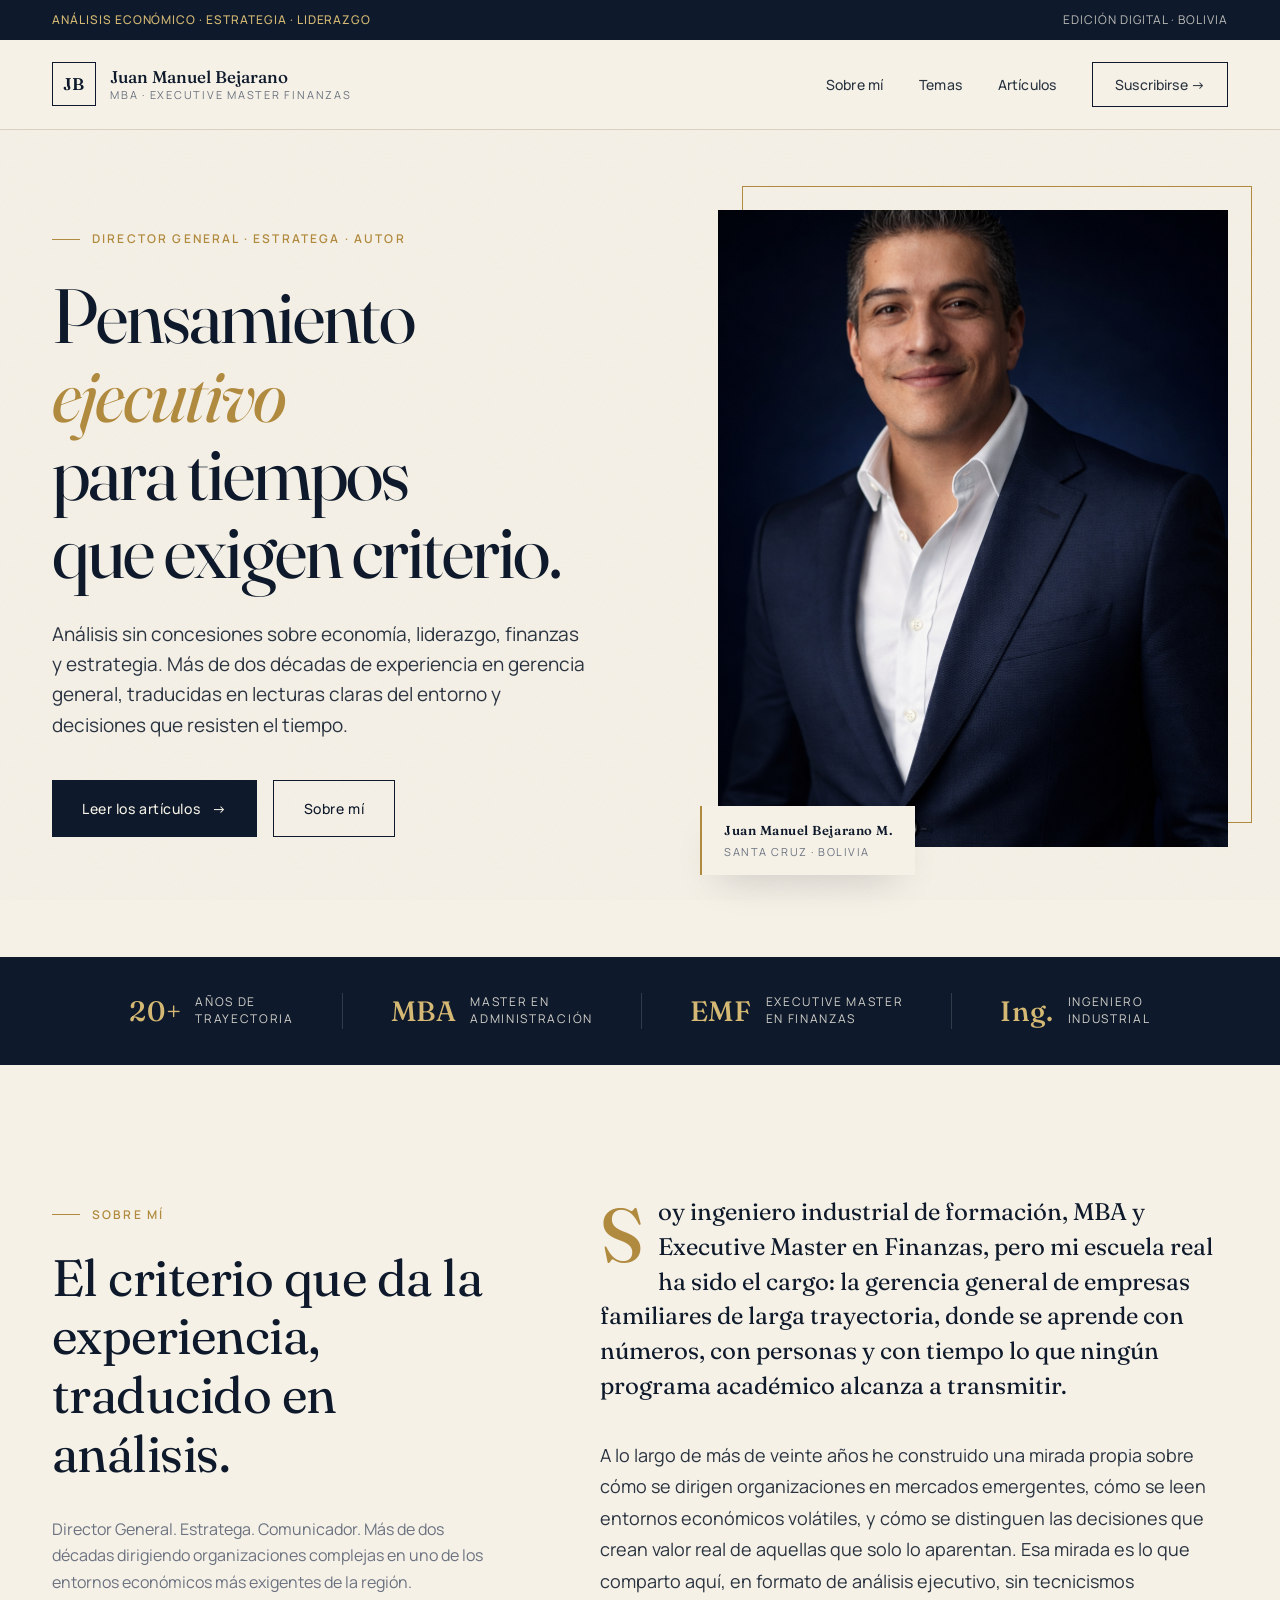
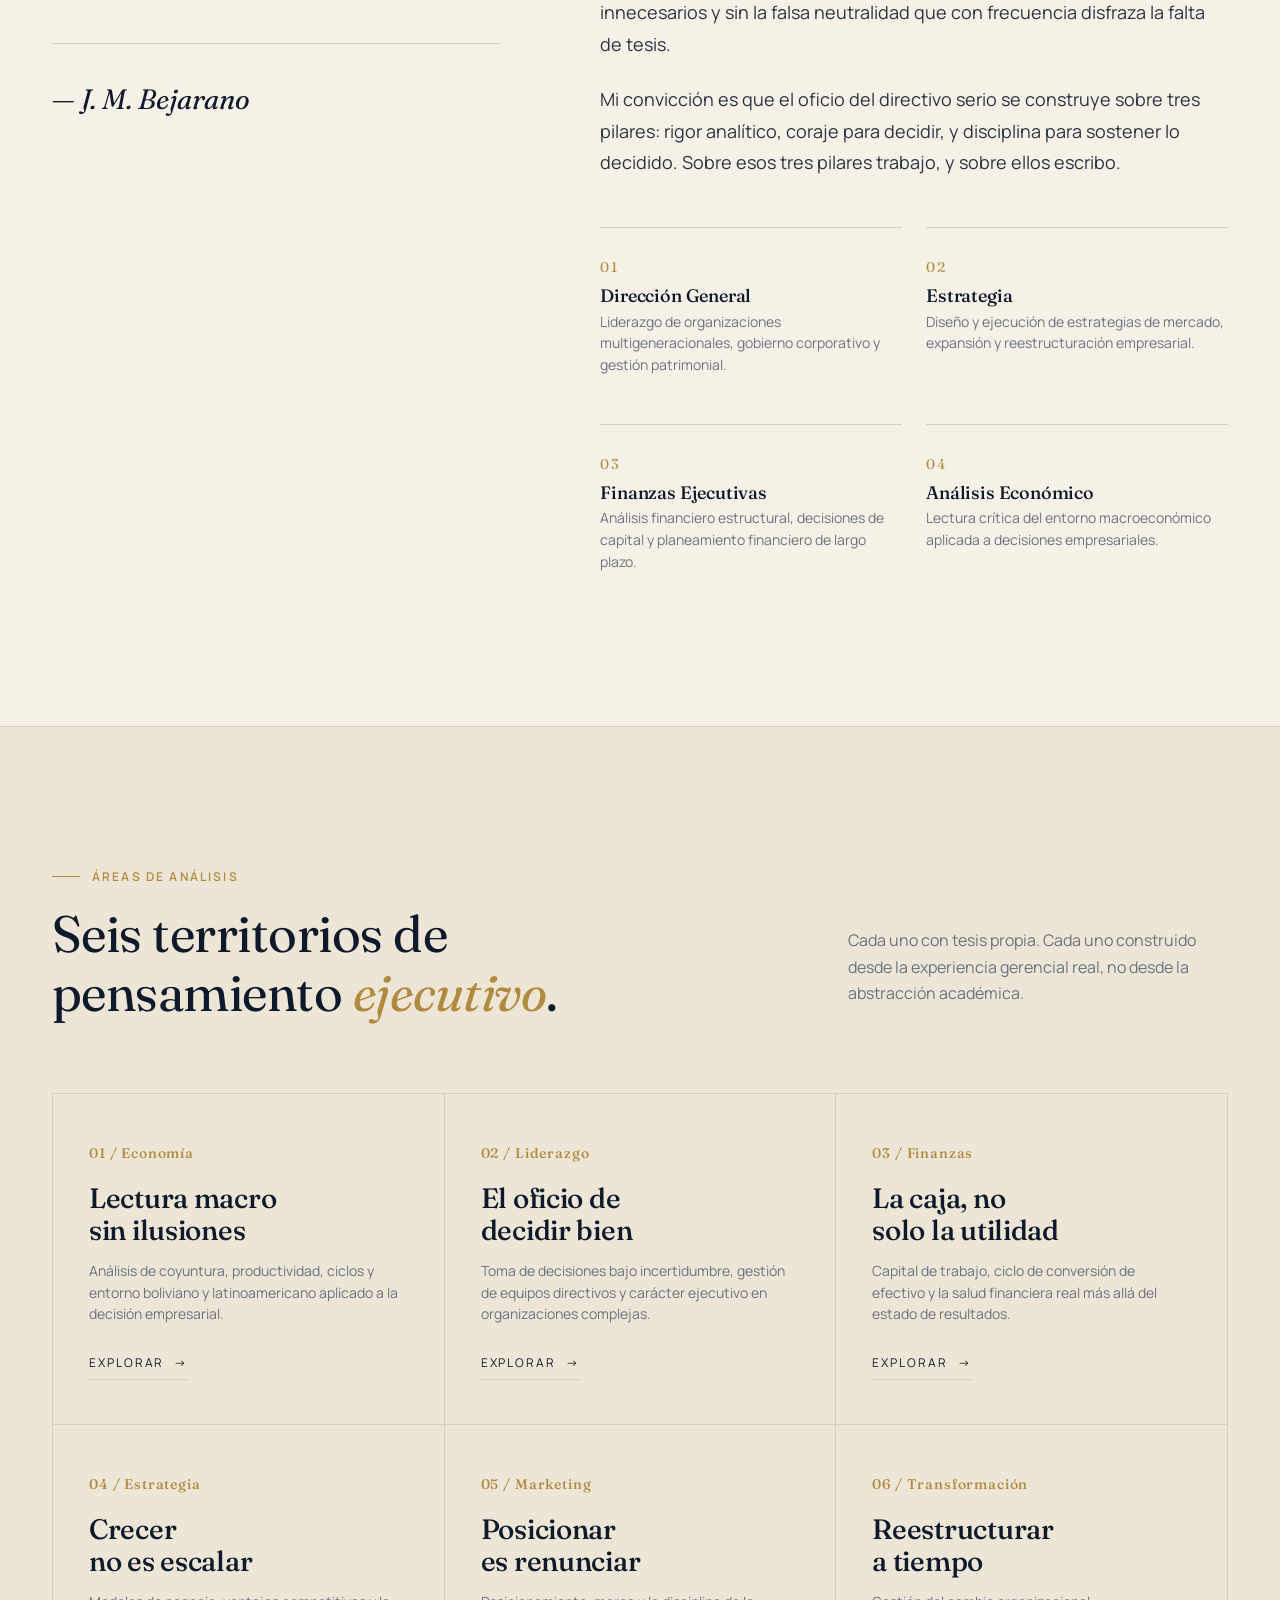
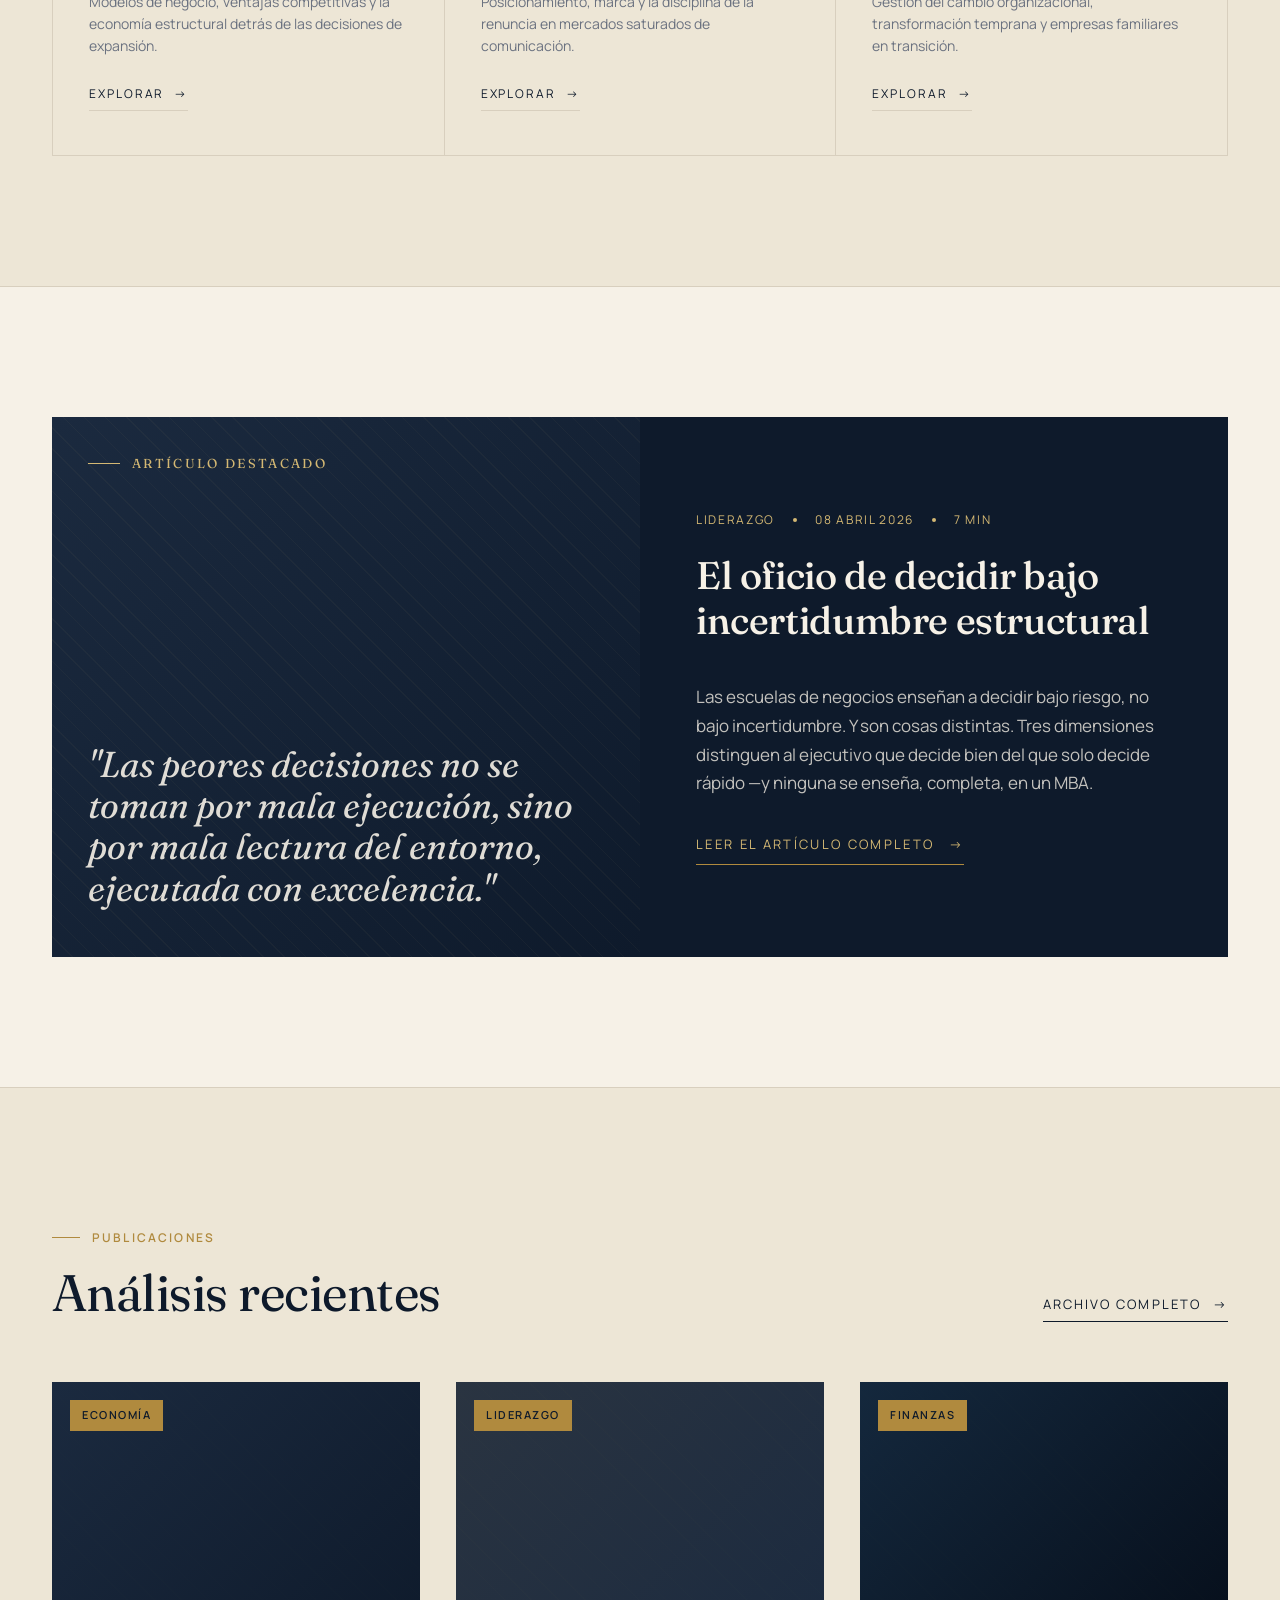
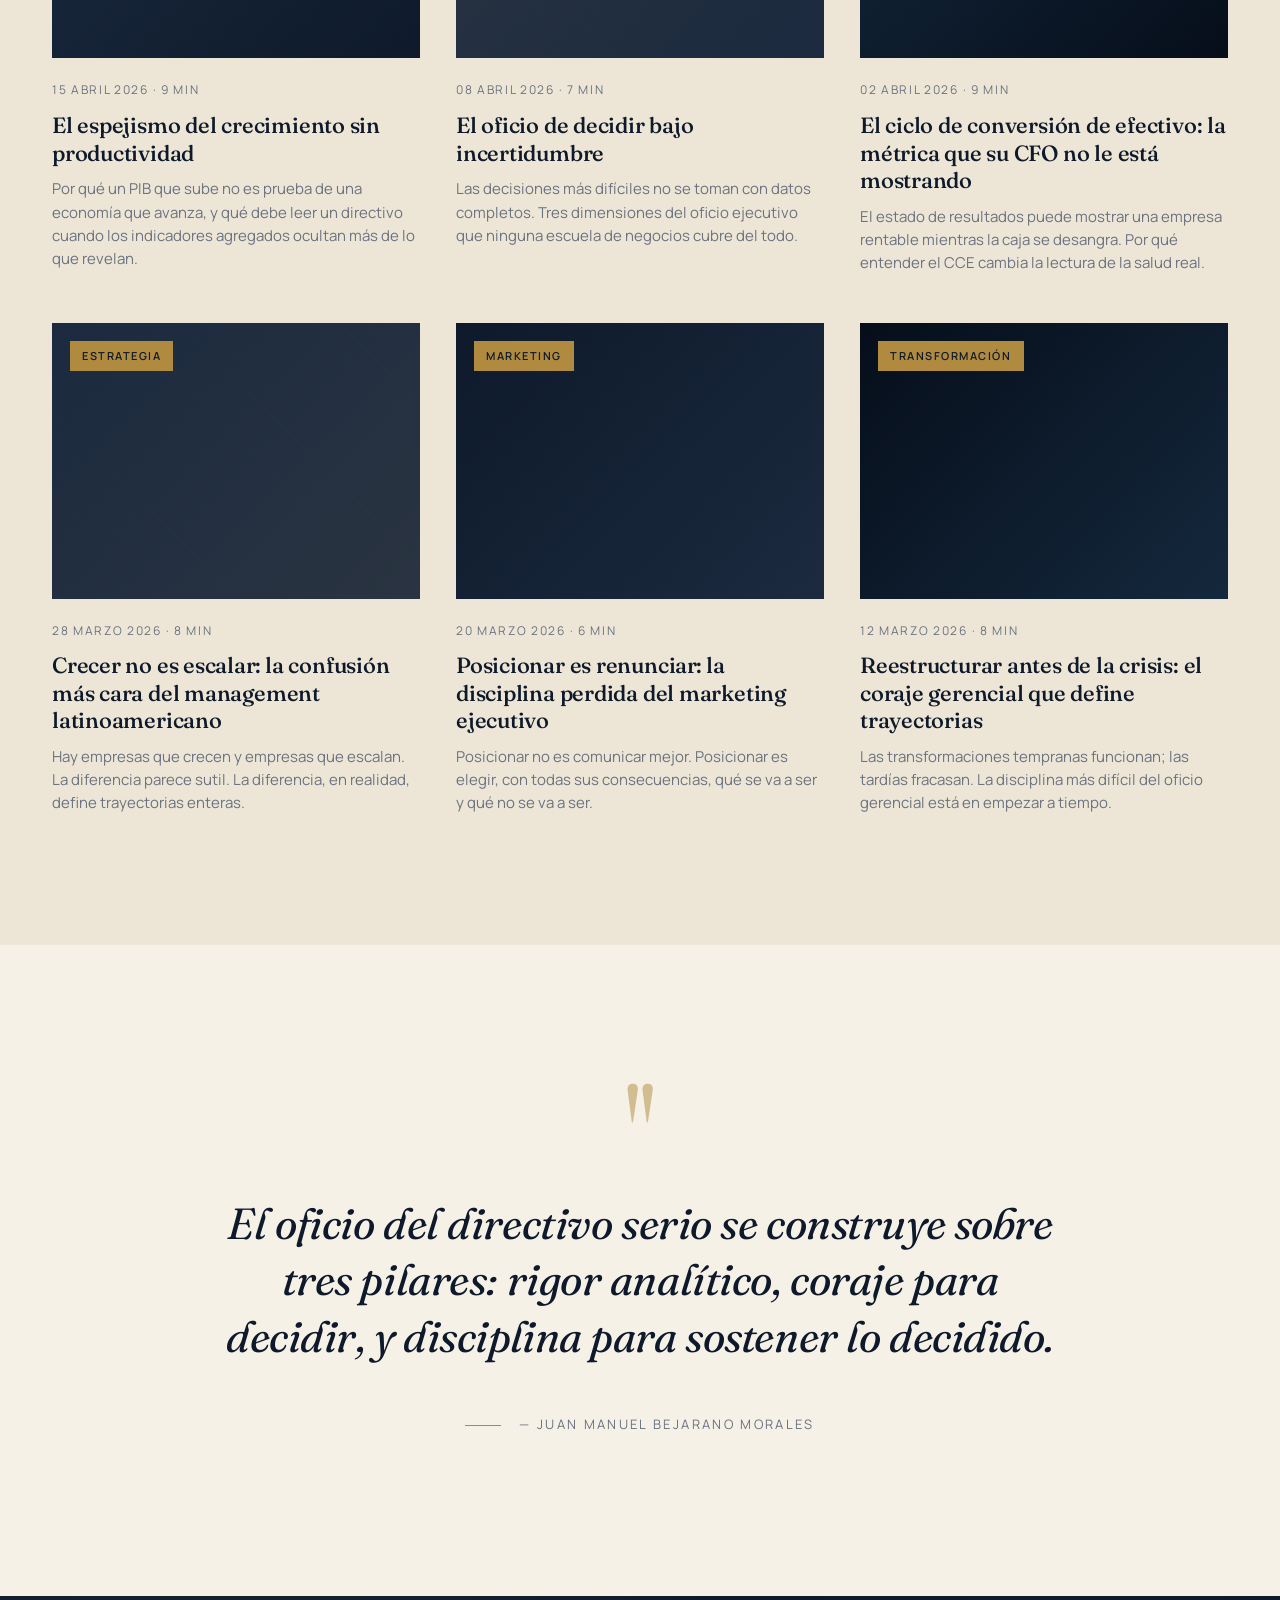
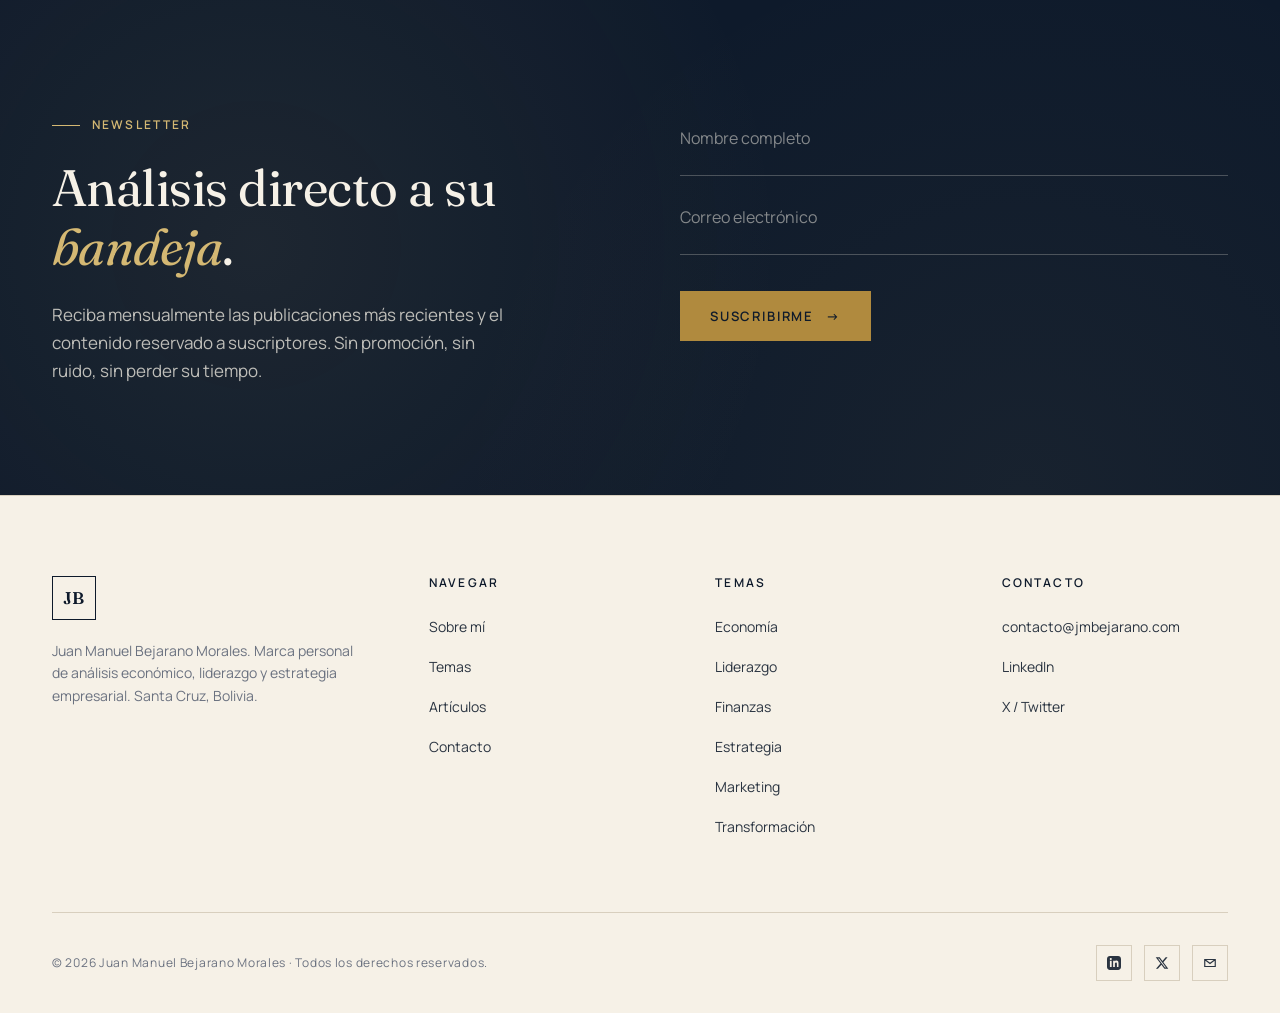
==== commit ff317cd2: "Update index.html" ====
--- a/index.html
+++ b/index.html
@@ -69,8 +69,8 @@
       </div>
       <div class="hero-portrait reveal">
         <div class="portrait-frame">
-          <!-- COLOCAR AQUÍ LA FOTOGRAFÍA PROFESIONAL: archivo en /img/perfil.jpg -->
-          <img src="img/perfil.jpg" alt="Juan Manuel Bejarano Morales" onerror="this.style.display='none'; this.nextElementSibling.style.display='grid';" />
+          <!-- COLOCAR AQUÍ LA FOTOGRAFÍA PROFESIONAL: archivo en /img/perfil.jpeg -->
+          <img src="img/perfil.jpeg" alt="Juan Manuel Bejarano Morales" onerror="this.style.display='none'; this.nextElementSibling.style.display='grid';" />
           <div class="placeholder" style="display:none;">
             <svg width="160" height="160" viewBox="0 0 160 160" xmlns="http://www.w3.org/2000/svg" fill="none">
               <circle cx="80" cy="65" r="28" stroke="currentColor" stroke-width="1.5" />
